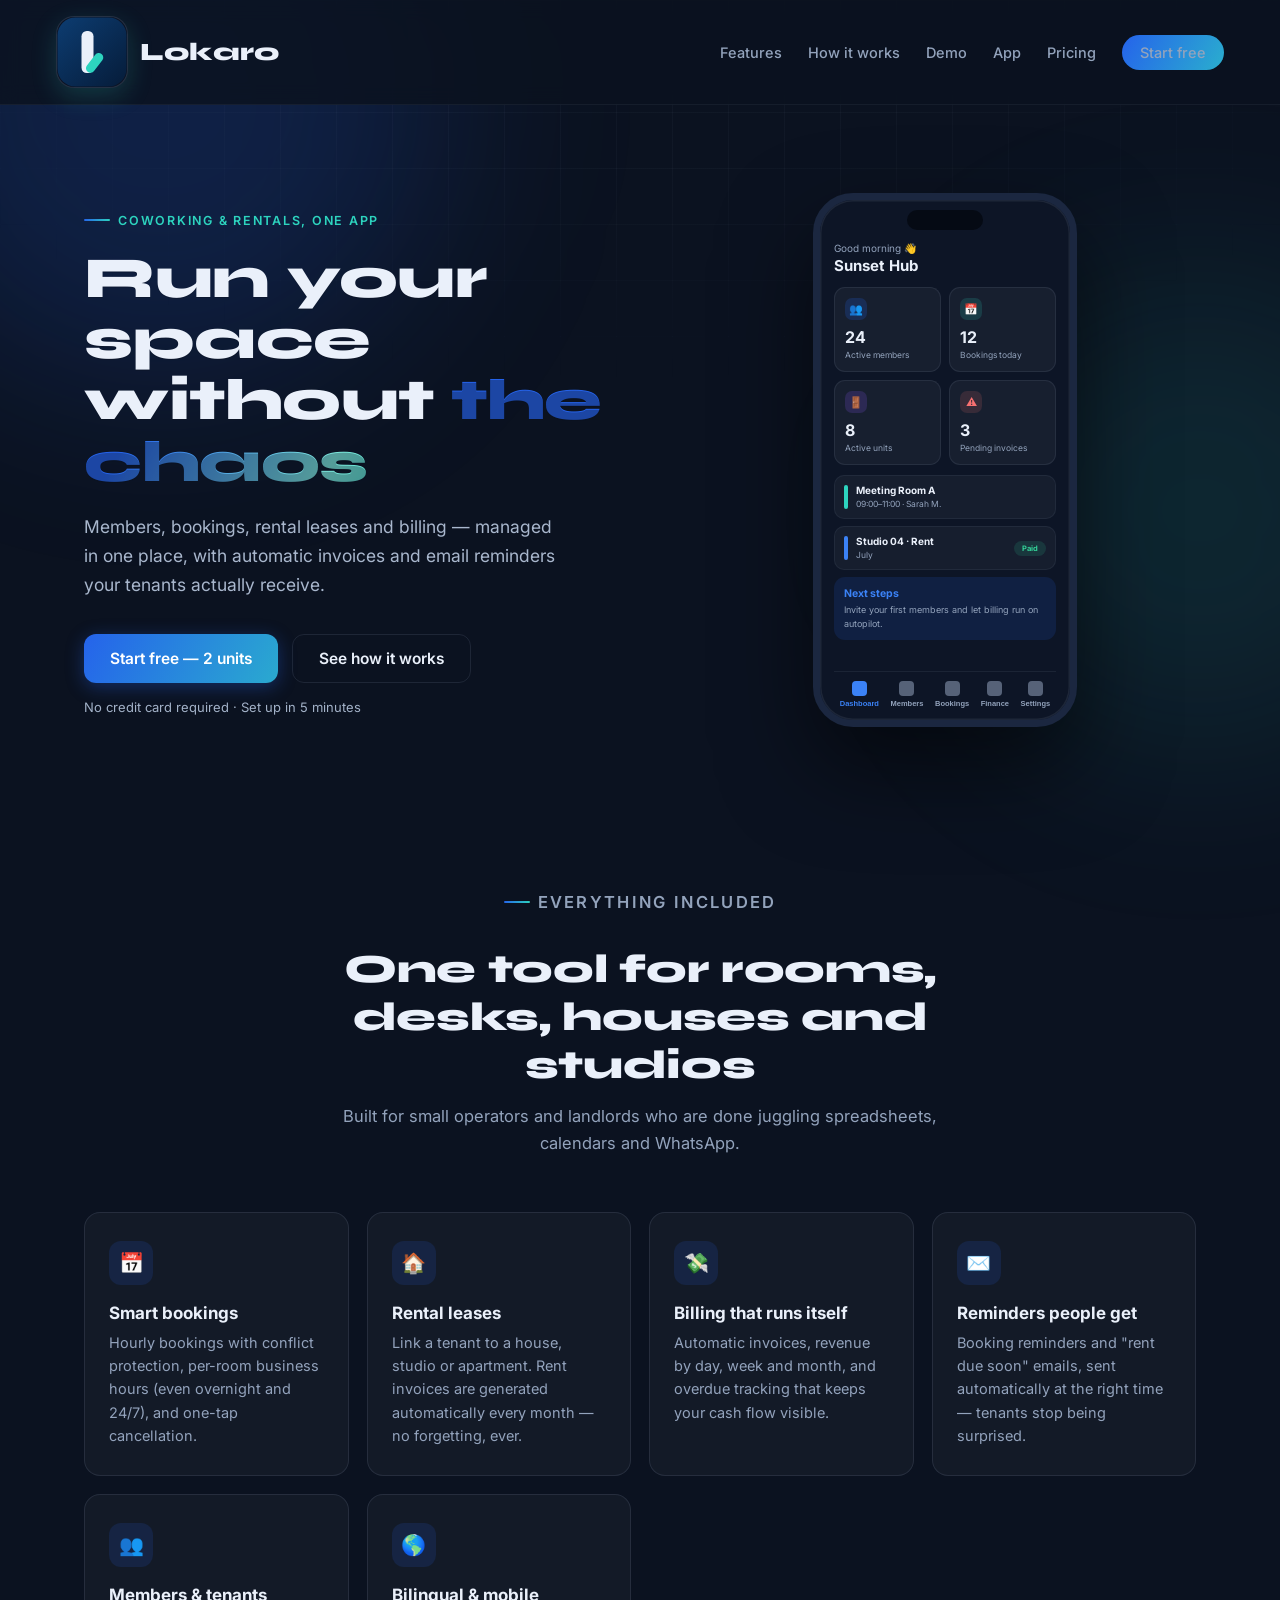
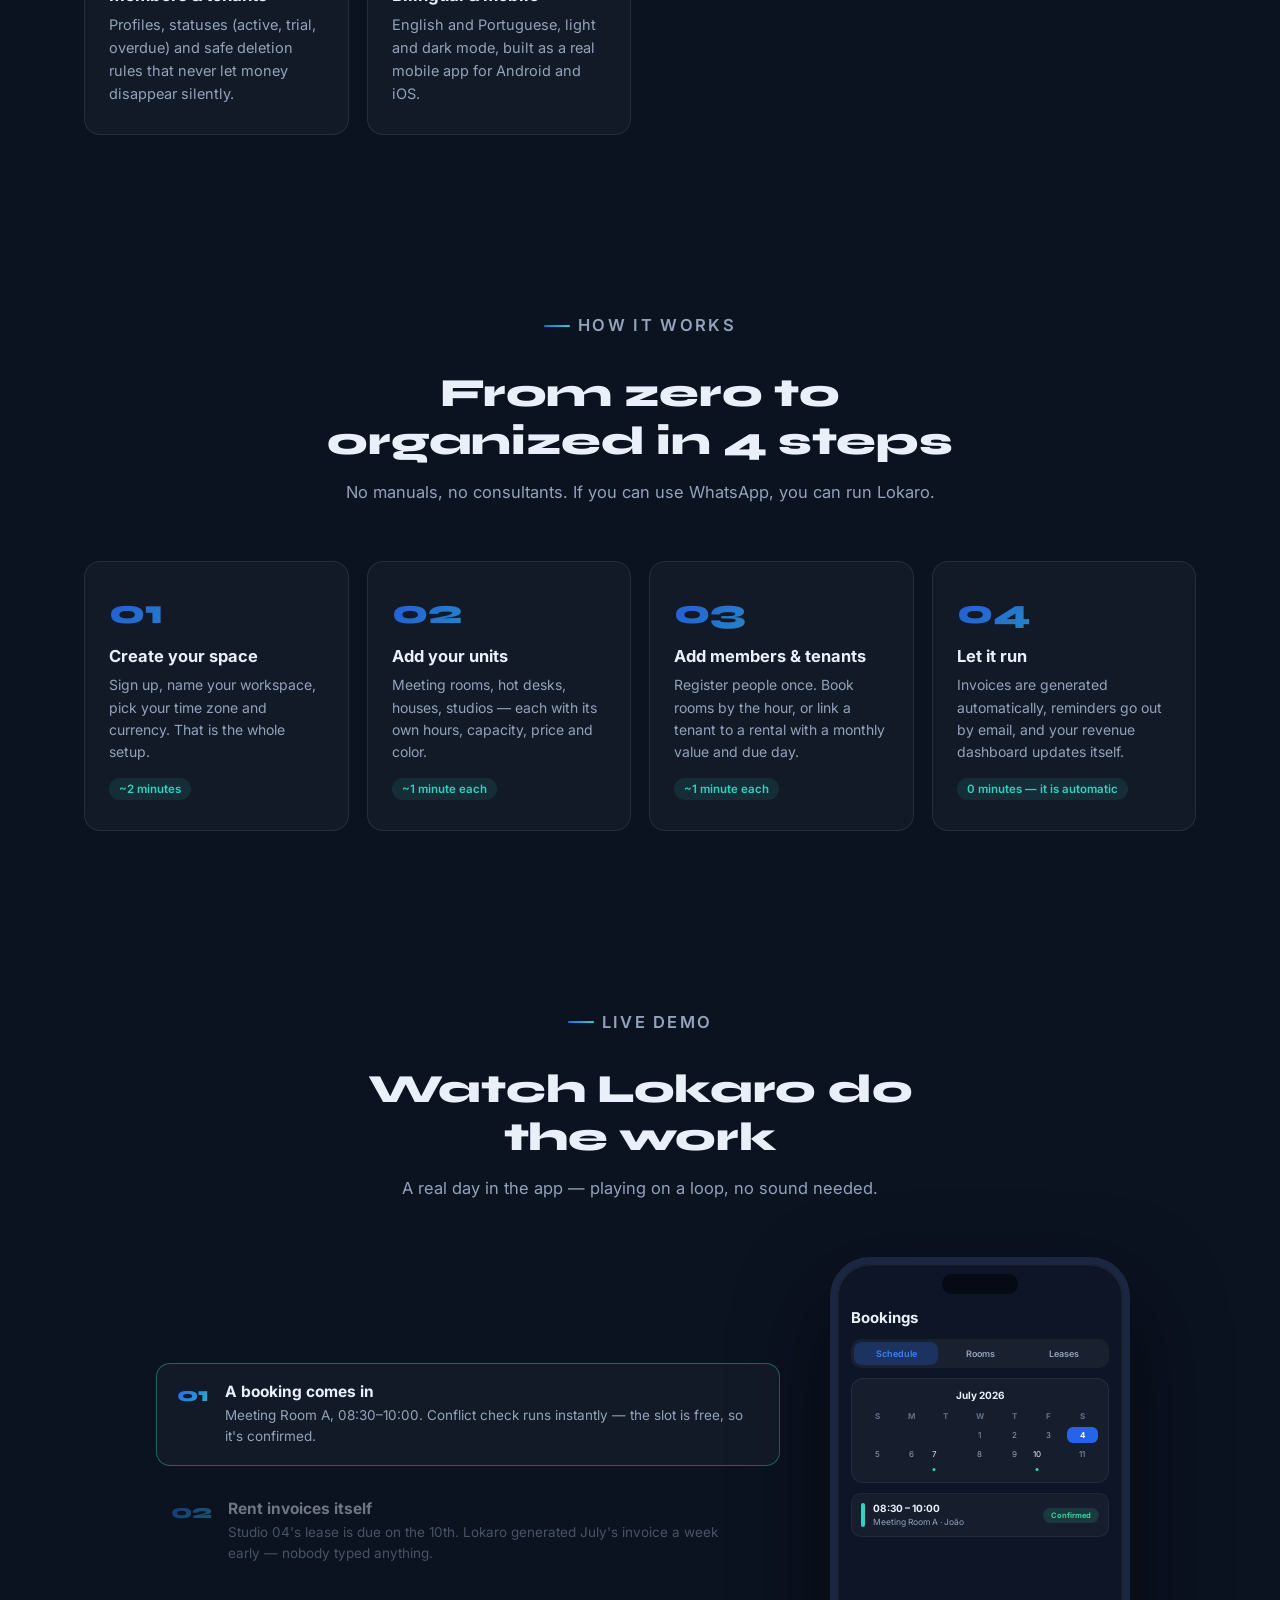
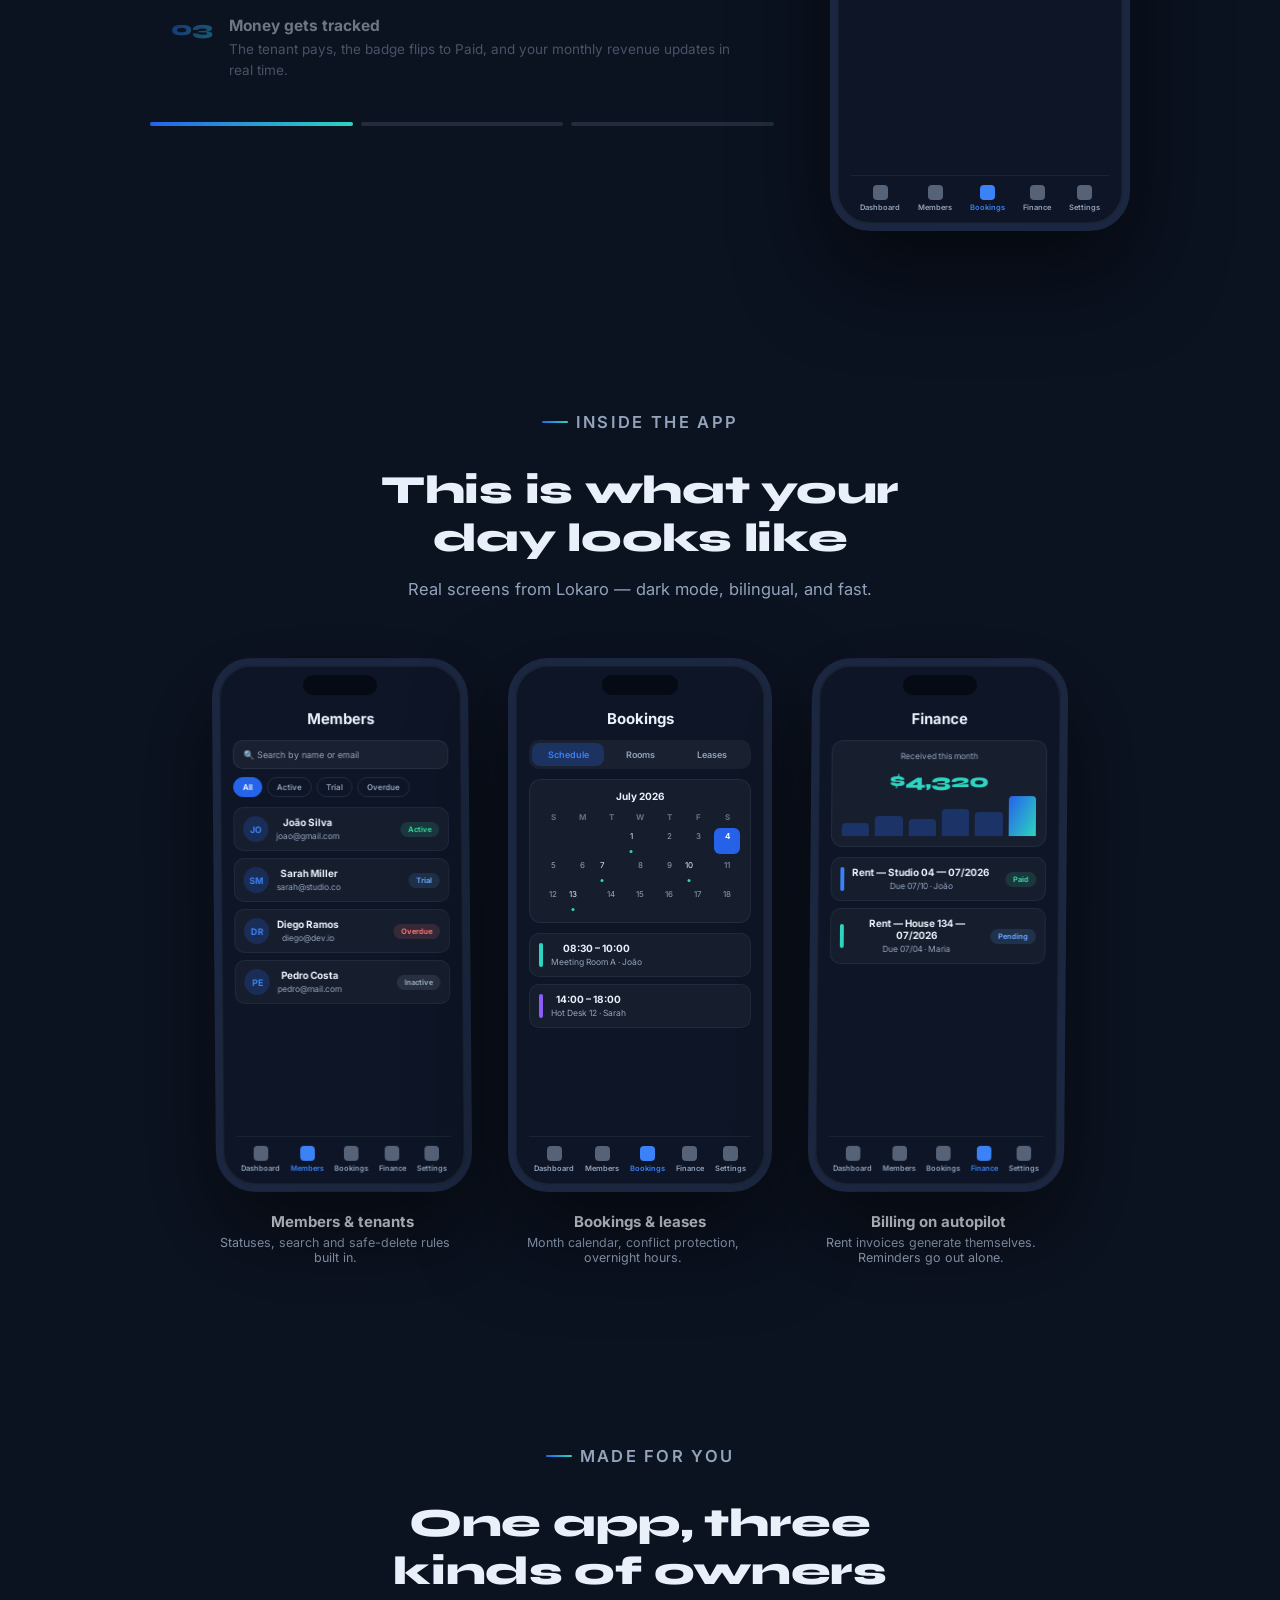
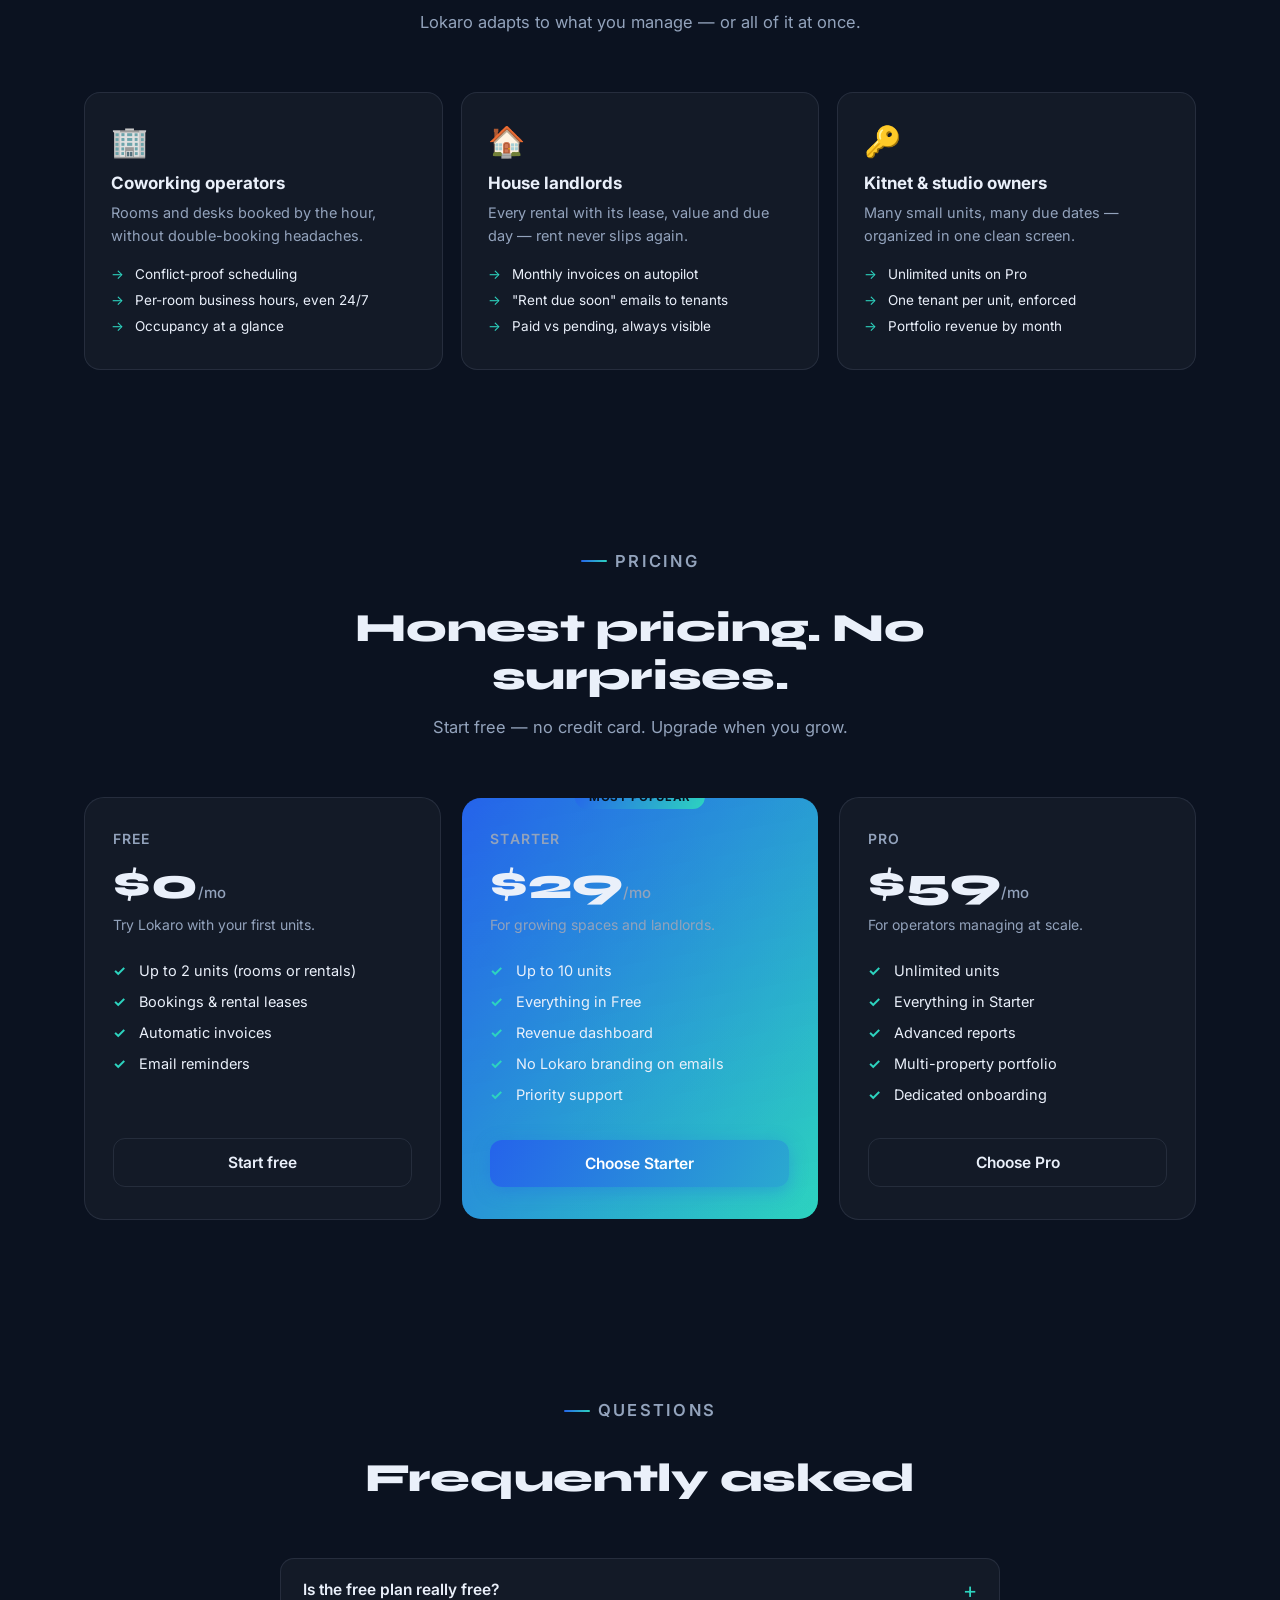
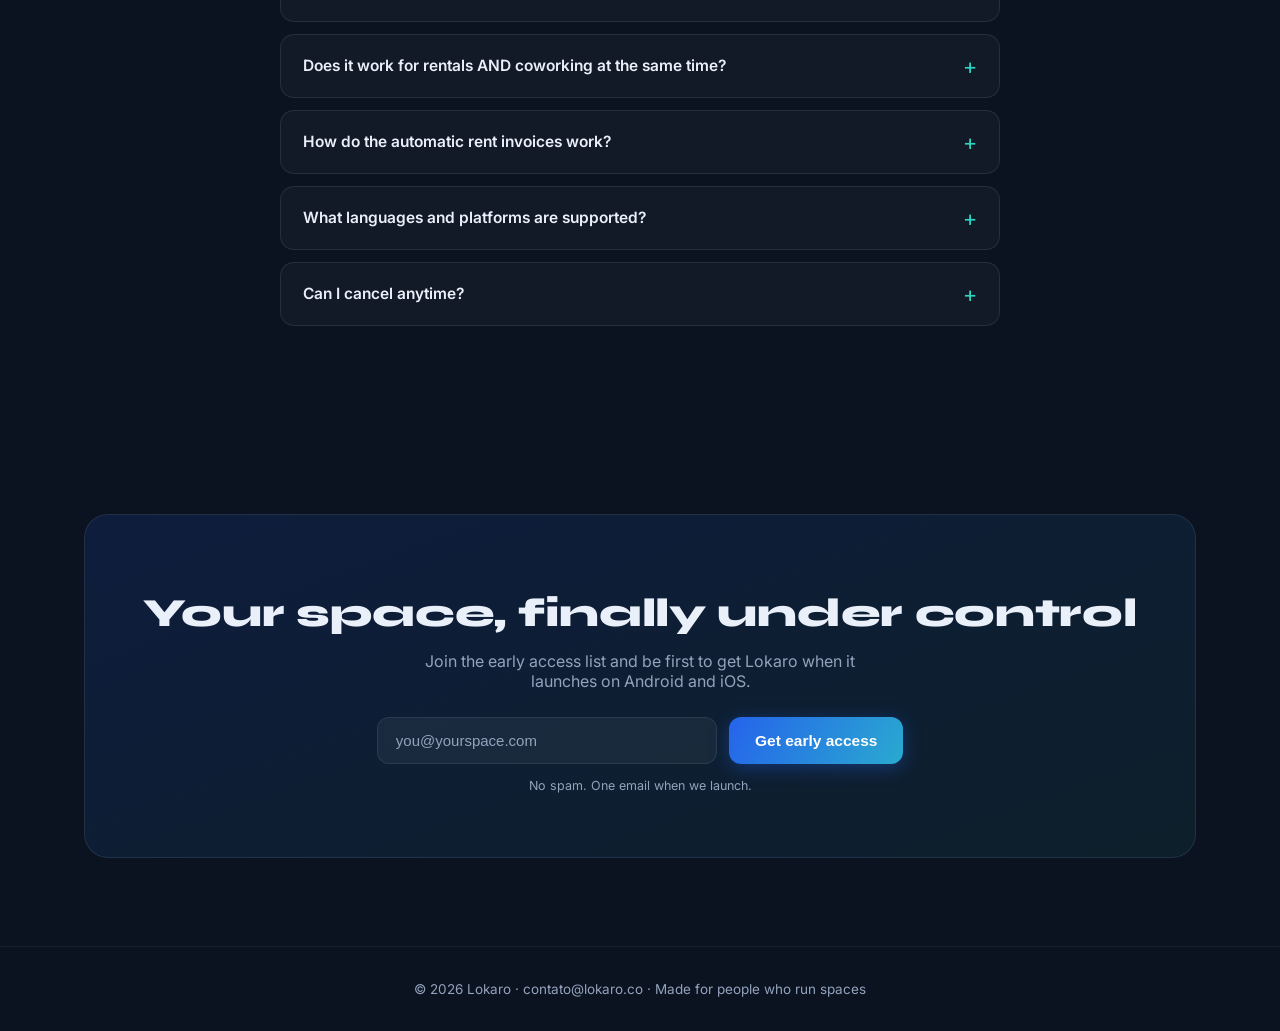
==== html/index.html @ dc4dde83 "feat: estrutura inicial da landing page Lokaro" ====
﻿<!DOCTYPE html>
<html lang="en">
<head>
<meta charset="UTF-8">
<meta name="viewport" content="width=device-width, initial-scale=1.0">
<title>Lokaro — Run your coworking space and rentals without the chaos</title>
<meta name="description" content="Lokaro manages members, bookings, rental leases and billing for coworking spaces and small landlords. Start free.">
<link rel="preconnect" href="https://fonts.googleapis.com">
<link rel="preconnect" href="https://fonts.gstatic.com" crossorigin>
<link href="https://fonts.googleapis.com/css2?family=Syne:wght@700;800&family=Inter:wght@400;500;600;700&display=swap" rel="stylesheet">
<link rel="stylesheet" href="../css/style.css">
</head>
<body>
<div class="scrollbar-top" id="scrollbar"></div>
<div class="glow g1"></div><div class="glow g2"></div><div class="grid-bg"></div>

<nav>
  <a class="brand" href="#top">
    <img class="logo" alt="Lokaro" src="../assets/images/logo.svg">
    <span>Lokaro</span>
  </a>
  <div class="nav-links">
    <a href="#features">Features</a>
    <a href="#how">How it works</a>
    <a href="#demo">Demo</a>
    <a href="#inside">App</a>
    <a href="#pricing">Pricing</a>
    <a href="#waitlist" class="nav-cta">Start free</a>
  </div>
</nav>

<header class="hero" id="top">
  <div>
    <p class="eyebrow">Coworking &amp; rentals, one app</p>
    <h1>Run your space without <span class="gword">the chaos</span></h1>
    <p class="sub">Members, bookings, rental leases and billing — managed in one place, with automatic invoices and email reminders your tenants actually receive.</p>
    <div class="cta-row">
      <a class="btn primary" href="#pricing">Start free — 2 units</a>
      <a class="btn ghost" href="#features">See how it works</a>
    </div>
    <p class="hero-note">No credit card required · Set up in 5 minutes</p>
  </div>

  <div class="mock" aria-hidden="true">
    <div class="phone phone-app" style="margin:0 auto">
      <div class="pscreen">
        <div class="pviews">
          <div class="pview on" data-view="dashboard">
            <p class="pgreet">Good morning 👋</p>
            <p class="ptitle">Sunset Hub</p>
            <div class="pkpis">
              <div class="pkpi spot"><div class="pi" style="background:rgba(37,99,235,.2);color:#60A5FA">👥</div><b>24</b><span>Active members</span></div>
              <div class="pkpi spot"><div class="pi" style="background:rgba(45,212,191,.16);color:#2DD4BF">📅</div><b>12</b><span>Bookings today</span></div>
              <div class="pkpi spot"><div class="pi" style="background:rgba(139,92,246,.18);color:#A78BFA">🚪</div><b>8</b><span>Active units</span></div>
              <div class="pkpi spot"><div class="pi" style="background:rgba(248,113,113,.14);color:#F87171">⚠️</div><b>3</b><span>Pending invoices</span></div>
            </div>
            <div class="prow"><div class="pbar" style="background:#2DD4BF"></div><div><b>Meeting Room A</b><small>09:00–11:00 · Sarah M.</small></div></div>
            <div class="prow"><div class="pbar" style="background:#3B82F6"></div><div><b>Studio 04 · Rent</b><small>July</small></div><span class="pbadge g">Paid</span></div>
            <div class="pcardinfo"><b>Next steps</b><p>Invite your first members and let billing run on autopilot.</p></div>
          </div>

          <div class="pview" data-view="members">
            <p class="ptitle">Members</p>
            <div class="psearch">🔍 Search by name or email</div>
            <div class="pchips"><span class="pchip on">All</span><span class="pchip">Active</span><span class="pchip">Trial</span><span class="pchip">Overdue</span></div>
            <div class="prow"><div class="pav">JO</div><div><b>João Silva</b><small>joao@gmail.com</small></div><span class="pbadge g">Active</span></div>
            <div class="prow"><div class="pav">SM</div><div><b>Sarah Miller</b><small>sarah@studio.co</small></div><span class="pbadge b">Trial</span></div>
            <div class="prow"><div class="pav">DR</div><div><b>Diego Ramos</b><small>diego@dev.io</small></div><span class="pbadge r">Overdue</span></div>
          </div>

          <div class="pview" data-view="bookings">
            <p class="ptitle">Bookings</p>
            <div class="pseg"><span class="on">Schedule</span><span>Rooms</span><span>Leases</span></div>
            <div class="pcal">
              <p class="pmon">July 2026</p>
              <div class="pdays">
                <span class="pd hd">S</span><span class="pd hd">M</span><span class="pd hd">T</span><span class="pd hd">W</span><span class="pd hd">T</span><span class="pd hd">F</span><span class="pd hd">S</span>
                <span class="pd"></span><span class="pd"></span><span class="pd"></span><span class="pd dot">1</span><span class="pd">2</span><span class="pd">3</span><span class="pd sel">4</span>
                <span class="pd">5</span><span class="pd">6</span><span class="pd dot">7</span><span class="pd">8</span><span class="pd">9</span><span class="pd dot">10</span><span class="pd">11</span>
              </div>
            </div>
            <div class="prow"><div class="pbar" style="background:#2DD4BF"></div><div><b>08:30 – 10:00</b><small>Meeting Room A · João</small></div></div>
            <div class="prow"><div class="pbar" style="background:#8B5CF6"></div><div><b>14:00 – 18:00</b><small>Hot Desk 12 · Sarah</small></div></div>
          </div>

          <div class="pview fin" data-view="finance">
            <p class="ptitle">Finance</p>
            <div class="prev">
              <p class="rl">Received this month</p>
              <p class="rv" style="color:#2DD4BF">$4,320</p>
              <div class="pbars"><i style="height:30%"></i><i style="height:45%"></i><i style="height:38%"></i><i style="height:62%"></i><i style="height:55%"></i><i class="hi" style="height:92%"></i></div>
            </div>
            <div class="prow"><div class="pbar" style="background:#3B82F6"></div><div><b>Rent — Studio 04 — 07/2026</b><small>Due 07/10 · João</small></div><span class="pbadge g">Paid</span></div>
            <div class="prow"><div class="pbar" style="background:#2DD4BF"></div><div><b>Rent — House 134 — 07/2026</b><small>Due 07/04 · Maria</small></div><span class="pbadge b">Pending</span></div>
          </div>

          <div class="pview" data-view="settings">
            <p class="ptitle">Settings</p>
            <div class="pkpi"><div class="pi" style="background:rgba(37,99,235,.2);color:#60A5FA">🌐</div><b>Language</b><span>English / Português</span></div>
            <div class="pkpi" style="margin-top:8px"><div class="pi" style="background:rgba(45,212,191,.16);color:#2DD4BF">🔔</div><b>Reminders</b><span>Email notifications: On</span></div>
            <div class="pkpi" style="margin-top:8px"><div class="pi" style="background:rgba(248,113,113,.14);color:#F87171">🔒</div><b>Security</b><span>2FA recommended</span></div>
            <div class="pcardinfo" style="margin-top:10px"><b>Plan</b><p>Starter · 10 units · Next billing on Jul 20</p></div>
          </div>
        </div>

        <div class="ptabs">
          <button class="ptab ptab-btn on" data-target="dashboard" type="button"><i></i>Dashboard</button>
          <button class="ptab ptab-btn" data-target="members" type="button"><i></i>Members</button>
          <button class="ptab ptab-btn" data-target="bookings" type="button"><i></i>Bookings</button>
          <button class="ptab ptab-btn" data-target="finance" type="button"><i></i>Finance</button>
          <button class="ptab ptab-btn" data-target="settings" type="button"><i></i>Settings</button>
        </div>
      </div>
    </div>
  </div>
  </header>

<section id="features">
  <div class="sec-head reveal">
    <p class="eyebrow" style="justify-content:center">Everything included</p>
    <h2>One tool for rooms, desks, houses and studios</h2>
    <p>Built for small operators and landlords who are done juggling spreadsheets, calendars and WhatsApp.</p>
  </div>
  <div class="features">
    <div class="feat reveal spot"><div class="ico">📅</div><h3>Smart bookings</h3><p>Hourly bookings with conflict protection, per-room business hours (even overnight and 24/7), and one-tap cancellation.</p></div>
    <div class="feat reveal spot"><div class="ico">🏠</div><h3>Rental leases</h3><p>Link a tenant to a house, studio or apartment. Rent invoices are generated automatically every month — no forgetting, ever.</p></div>
    <div class="feat reveal spot"><div class="ico">💸</div><h3>Billing that runs itself</h3><p>Automatic invoices, revenue by day, week and month, and overdue tracking that keeps your cash flow visible.</p></div>
    <div class="feat reveal spot"><div class="ico">✉️</div><h3>Reminders people get</h3><p>Booking reminders and "rent due soon" emails, sent automatically at the right time — tenants stop being surprised.</p></div>
    <div class="feat reveal spot"><div class="ico">👥</div><h3>Members &amp; tenants</h3><p>Profiles, statuses (active, trial, overdue) and safe deletion rules that never let money disappear silently.</p></div>
    <div class="feat reveal spot"><div class="ico">🌎</div><h3>Bilingual &amp; mobile</h3><p>English and Portuguese, light and dark mode, built as a real mobile app for Android and iOS.</p></div>
  </div>
</section>


<section id="how">
  <div class="sec-head reveal">
    <p class="eyebrow" style="justify-content:center">How it works</p>
    <h2>From zero to organized in 4 steps</h2>
    <p>No manuals, no consultants. If you can use WhatsApp, you can run Lokaro.</p>
  </div>
  <div class="steps">
    <div class="step reveal spot">
      <h3>Create your space</h3>
      <p>Sign up, name your workspace, pick your time zone and currency. That is the whole setup.</p>
      <span class="stime">~2 minutes</span>
    </div>
    <div class="step reveal spot">
      <h3>Add your units</h3>
      <p>Meeting rooms, hot desks, houses, studios — each with its own hours, capacity, price and color.</p>
      <span class="stime">~1 minute each</span>
    </div>
    <div class="step reveal spot">
      <h3>Add members &amp; tenants</h3>
      <p>Register people once. Book rooms by the hour, or link a tenant to a rental with a monthly value and due day.</p>
      <span class="stime">~1 minute each</span>
    </div>
    <div class="step reveal spot">
      <h3>Let it run</h3>
      <p>Invoices are generated automatically, reminders go out by email, and your revenue dashboard updates itself.</p>
      <span class="stime">0 minutes — it is automatic</span>
    </div>
  </div>
</section>


<section id="demo">
  <div class="sec-head reveal">
    <p class="eyebrow" style="justify-content:center">Live demo</p>
    <h2>Watch Lokaro do the work</h2>
    <p>A real day in the app — playing on a loop, no sound needed.</p>
  </div>
    <div class="demo-wrap reveal">
    <div>
      <div class="demo-steps">
        <div class="dstep spot" data-step="0">
          <span class="dn">01</span>
          <div><h3>A booking comes in</h3><p>Meeting Room A, 08:30–10:00. Conflict check runs instantly — the slot is free, so it's confirmed.</p></div>
        </div>
        <div class="dstep spot" data-step="1">
          <span class="dn">02</span>
          <div><h3>Rent invoices itself</h3><p>Studio 04's lease is due on the 10th. Lokaro generated July's invoice a week early — nobody typed anything.</p></div>
        </div>
        <div class="dstep spot" data-step="2">
          <span class="dn">03</span>
          <div><h3>Money gets tracked</h3><p>The tenant pays, the badge flips to Paid, and your monthly revenue updates in real time.</p></div>
        </div>
      </div>
      <div class="demo-progress"><i></i><i></i><i></i></div>
    </div>

    <div class="phone demo-phone">
      <div class="pscreen">

        <!-- Cena 1: reserva chegando -->
        <div class="scene" data-scene="0">
          <p class="ptitle">Bookings</p>
          <div class="pseg"><span class="on">Schedule</span><span>Rooms</span><span>Leases</span></div>
          <div class="pcal">
            <p class="pmon">July 2026</p>
            <div class="pdays">
              <span class="pd hd">S</span><span class="pd hd">M</span><span class="pd hd">T</span><span class="pd hd">W</span><span class="pd hd">T</span><span class="pd hd">F</span><span class="pd hd">S</span>
              <span class="pd"></span><span class="pd"></span><span class="pd"></span><span class="pd">1</span><span class="pd">2</span><span class="pd">3</span><span class="pd sel">4</span>
              <span class="pd">5</span><span class="pd">6</span><span class="pd dot">7</span><span class="pd">8</span><span class="pd">9</span><span class="pd dot">10</span><span class="pd">11</span>
            </div>
          </div>
          <div class="prow rowin"><div class="pbar" style="background:#2DD4BF"></div><div><b>08:30 – 10:00</b><small>Meeting Room A · João</small></div><span class="pbadge g">Confirmed</span></div>
          <span class="tap" style="bottom:118px;right:26px"></span>
          <div class="ptabs">
            <span class="ptab"><i></i>Dashboard</span>
            <span class="ptab"><i></i>Members</span>
            <span class="ptab on"><i></i>Bookings</span>
            <span class="ptab"><i></i>Finance</span>
            <span class="ptab"><i></i>Settings</span>
          </div>
        </div>

        <!-- Cena 2: fatura de aluguel nascendo -->
        <div class="scene" data-scene="1">
          <p class="ptitle">Finance</p>
          <div class="pcardinfo"><b>Automatic billing</b><p>Lease found · Studio 04 · due day 10 → generating July's invoice…</p></div>
          <div class="prow"><div class="pbar" style="background:#8B5CF6"></div><div><b>Rent — House 134 — 07/2026</b><small>Due 07/04 · Maria</small></div><span class="pbadge g">Paid</span></div>
          <div class="prow rowin"><div class="pbar" style="background:#3B82F6"></div><div><b>Rent — Studio 04 — 07/2026</b><small>Due 07/10 · João</small></div><span class="pbadge b">Pending</span></div>
          <span class="tap" style="top:190px;left:40px"></span>
          <div class="ptabs">
            <span class="ptab"><i></i>Dashboard</span>
            <span class="ptab"><i></i>Members</span>
            <span class="ptab"><i></i>Bookings</span>
            <span class="ptab on"><i></i>Finance</span>
            <span class="ptab"><i></i>Settings</span>
          </div>
        </div>

        <!-- Cena 3: pagamento e receita subindo -->
        <div class="scene" data-scene="2">
          <p class="ptitle">Finance</p>
          <div class="prev">
            <p class="rl">Received this month</p>
            <p class="rv" style="color:#2DD4BF">$<span id="rvCount">0</span></p>
            <div class="pbars">
              <i style="height:30%"></i><i style="height:45%"></i><i style="height:38%"></i>
              <i style="height:62%"></i><i style="height:55%"></i><i class="hi growbar" style="height:92%"></i>
            </div>
          </div>
          <div class="prow flipbadge"><div class="pbar" style="background:#3B82F6"></div><div><b>Rent — Studio 04 — 07/2026</b><small>Due 07/10 · João</small></div><span class="pbadge b pb-pending">Pending</span><span class="pbadge g pb-paid">Paid</span></div>
          <span class="tap" style="top:236px;right:30px"></span>
          <div class="ptabs">
            <span class="ptab"><i></i>Dashboard</span>
            <span class="ptab"><i></i>Members</span>
            <span class="ptab"><i></i>Bookings</span>
            <span class="ptab on"><i></i>Finance</span>
            <span class="ptab"><i></i>Settings</span>
          </div>
        </div>

      </div>
    </div>
  </div>
</section>

<section id="inside">
  <div class="sec-head reveal">
    <p class="eyebrow" style="justify-content:center">Inside the app</p>
    <h2>This is what your day looks like</h2>
    <p>Real screens from Lokaro — dark mode, bilingual, and fast.</p>
  </div>
  <div class="showcase reveal">

    <div class="show-item">
      <div class="phone"><div class="pscreen">
        <p class="ptitle">Members</p>
        <div class="psearch">🔍 Search by name or email</div>
        <div class="pchips"><span class="pchip on">All</span><span class="pchip">Active</span><span class="pchip">Trial</span><span class="pchip">Overdue</span></div>
        <div class="prow"><div class="pav">JO</div><div><b>João Silva</b><small>joao@gmail.com</small></div><span class="pbadge g">Active</span></div>
        <div class="prow"><div class="pav">SM</div><div><b>Sarah Miller</b><small>sarah@studio.co</small></div><span class="pbadge b">Trial</span></div>
        <div class="prow"><div class="pav">DR</div><div><b>Diego Ramos</b><small>diego@dev.io</small></div><span class="pbadge r">Overdue</span></div>
        <div class="prow"><div class="pav">PE</div><div><b>Pedro Costa</b><small>pedro@mail.com</small></div><span class="pbadge gr">Inactive</span></div>
        <div class="ptabs">
          <span class="ptab"><i></i>Dashboard</span>
          <span class="ptab on"><i></i>Members</span>
          <span class="ptab"><i></i>Bookings</span>
          <span class="ptab"><i></i>Finance</span>
          <span class="ptab"><i></i>Settings</span>
        </div>
      </div></div>
      <p class="show-cap">Members &amp; tenants<small>Statuses, search and safe-delete rules built in.</small></p>
    </div>

    <div class="show-item">
      <div class="phone"><div class="pscreen">
        <p class="ptitle">Bookings</p>
        <div class="pseg"><span class="on">Schedule</span><span>Rooms</span><span>Leases</span></div>
        <div class="pcal">
          <p class="pmon">July 2026</p>
          <div class="pdays">
            <span class="pd hd">S</span><span class="pd hd">M</span><span class="pd hd">T</span><span class="pd hd">W</span><span class="pd hd">T</span><span class="pd hd">F</span><span class="pd hd">S</span>
            <span class="pd"></span><span class="pd"></span><span class="pd"></span><span class="pd dot">1</span><span class="pd">2</span><span class="pd">3</span><span class="pd sel">4</span>
            <span class="pd">5</span><span class="pd">6</span><span class="pd dot">7</span><span class="pd">8</span><span class="pd">9</span><span class="pd dot">10</span><span class="pd">11</span>
            <span class="pd">12</span><span class="pd dot">13</span><span class="pd">14</span><span class="pd">15</span><span class="pd">16</span><span class="pd">17</span><span class="pd">18</span>
          </div>
        </div>
        <div class="prow"><div class="pbar" style="background:#2DD4BF"></div><div><b>08:30 – 10:00</b><small>Meeting Room A · João</small></div></div>
        <div class="prow"><div class="pbar" style="background:#8B5CF6"></div><div><b>14:00 – 18:00</b><small>Hot Desk 12 · Sarah</small></div></div>
        <div class="ptabs">
          <span class="ptab"><i></i>Dashboard</span>
          <span class="ptab"><i></i>Members</span>
          <span class="ptab on"><i></i>Bookings</span>
          <span class="ptab"><i></i>Finance</span>
          <span class="ptab"><i></i>Settings</span>
        </div>
      </div></div>
      <p class="show-cap">Bookings &amp; leases<small>Month calendar, conflict protection, overnight hours.</small></p>
    </div>

    <div class="show-item">
      <div class="phone"><div class="pscreen">
        <p class="ptitle">Finance</p>
        <div class="prev">
          <p class="rl">Received this month</p>
          <p class="rv" style="color:#2DD4BF">$4,320</p>
          <div class="pbars"><i style="height:30%"></i><i style="height:45%"></i><i style="height:38%"></i><i style="height:62%"></i><i style="height:55%"></i><i class="hi" style="height:92%"></i></div>
        </div>
        <div class="prow"><div class="pbar" style="background:#3B82F6"></div><div><b>Rent — Studio 04 — 07/2026</b><small>Due 07/10 · João</small></div><span class="pbadge g">Paid</span></div>
        <div class="prow"><div class="pbar" style="background:#2DD4BF"></div><div><b>Rent — House 134 — 07/2026</b><small>Due 07/04 · Maria</small></div><span class="pbadge b">Pending</span></div>
        <div class="ptabs">
          <span class="ptab"><i></i>Dashboard</span>
          <span class="ptab"><i></i>Members</span>
          <span class="ptab"><i></i>Bookings</span>
          <span class="ptab on"><i></i>Finance</span>
          <span class="ptab"><i></i>Settings</span>
        </div>
      </div></div>
      <p class="show-cap">Billing on autopilot<small>Rent invoices generate themselves. Reminders go out alone.</small></p>
    </div>

  </div>
</section>

<section id="who">
  <div class="sec-head reveal">
    <p class="eyebrow" style="justify-content:center">Made for you</p>
    <h2>One app, three kinds of owners</h2>
    <p>Lokaro adapts to what you manage — or all of it at once.</p>
  </div>
  <div class="who">
    <div class="who-card reveal spot">
      <span class="wemoji">🏢</span>
      <h3>Coworking operators</h3>
      <p>Rooms and desks booked by the hour, without double-booking headaches.</p>
      <ul>
        <li>Conflict-proof scheduling</li>
        <li>Per-room business hours, even 24/7</li>
        <li>Occupancy at a glance</li>
      </ul>
    </div>
    <div class="who-card reveal spot">
      <span class="wemoji">🏠</span>
      <h3>House landlords</h3>
      <p>Every rental with its lease, value and due day — rent never slips again.</p>
      <ul>
        <li>Monthly invoices on autopilot</li>
        <li>"Rent due soon" emails to tenants</li>
        <li>Paid vs pending, always visible</li>
      </ul>
    </div>
    <div class="who-card reveal spot">
      <span class="wemoji">🔑</span>
      <h3>Kitnet &amp; studio owners</h3>
      <p>Many small units, many due dates — organized in one clean screen.</p>
      <ul>
        <li>Unlimited units on Pro</li>
        <li>One tenant per unit, enforced</li>
        <li>Portfolio revenue by month</li>
      </ul>
    </div>
  </div>
</section>

<section id="pricing">
  <div class="sec-head reveal">
    <p class="eyebrow" style="justify-content:center">Pricing</p>
    <h2>Honest pricing. No surprises.</h2>
    <p>Start free — no credit card. Upgrade when you grow.</p>
  </div>
  <div class="pricing">
    <div class="plan reveal spot">
      <div class="pname">Free</div>
      <div class="price">$0<span>/mo</span></div>
      <p class="pdesc">Try Lokaro with your first units.</p>
      <ul>
        <li>Up to 2 units (rooms or rentals)</li>
        <li>Bookings &amp; rental leases</li>
        <li>Automatic invoices</li>
        <li>Email reminders</li>
      </ul>
      <a href="#waitlist" class="btn ghost">Start free</a>
    </div>
    <div class="plan featured reveal spot">
      <div class="pop">MOST POPULAR</div>
      <div class="pname">Starter</div>
      <div class="price">$29<span>/mo</span></div>
      <p class="pdesc">For growing spaces and landlords.</p>
      <ul>
        <li>Up to 10 units</li>
        <li>Everything in Free</li>
        <li>Revenue dashboard</li>
        <li>No Lokaro branding on emails</li>
        <li>Priority support</li>
      </ul>
      <!-- TROQUE o href pelo Payment Link do Stripe (Starter) -->
      <a href="#waitlist" class="btn primary">Choose Starter</a>
    </div>
    <div class="plan reveal spot">
      <div class="pname">Pro</div>
      <div class="price">$59<span>/mo</span></div>
      <p class="pdesc">For operators managing at scale.</p>
      <ul>
        <li>Unlimited units</li>
        <li>Everything in Starter</li>
        <li>Advanced reports</li>
        <li>Multi-property portfolio</li>
        <li>Dedicated onboarding</li>
      </ul>
      <!-- TROQUE o href pelo Payment Link do Stripe (Pro) -->
      <a href="#waitlist" class="btn ghost">Choose Pro</a>
    </div>
  </div>
</section>


<section id="faq">
  <div class="sec-head reveal">
    <p class="eyebrow" style="justify-content:center">Questions</p>
    <h2>Frequently asked</h2>
  </div>
  <div class="faq reveal">
    <details>
      <summary>Is the free plan really free?</summary>
      <p class="fa">Yes. Up to 2 units, forever, with bookings, leases, automatic invoices and email reminders included. No credit card, no trial countdown.</p>
    </details>
    <details>
      <summary>Does it work for rentals AND coworking at the same time?</summary>
      <p class="fa">Yes — that is the whole point. A unit can be a meeting room booked by the hour or a house with a monthly lease. Both live in the same dashboard and the same billing.</p>
    </details>
    <details>
      <summary>How do the automatic rent invoices work?</summary>
      <p class="fa">When you create a lease, you set the monthly value and the due day. Lokaro generates the invoice 7 days before it is due, every month, and emails the tenant a reminder 3 days before. You just watch them get paid.</p>
    </details>
    <details>
      <summary>What languages and platforms are supported?</summary>
      <p class="fa">English and Portuguese, light and dark mode. Lokaro launches as a mobile app for Android and iOS, with the web version available for desktops.</p>
    </details>
    <details>
      <summary>Can I cancel anytime?</summary>
      <p class="fa">Yes. Downgrade or cancel whenever you want — your data stays and your account simply returns to the Free plan limits.</p>
    </details>
  </div>
</section>

<section id="waitlist">
  <div class="cta-final reveal">
    <h2>Your space, finally under control</h2>
    <p style="color:var(--mut);max-width:460px;margin:10px auto 0">Join the early access list and be first to get Lokaro when it launches on Android and iOS.</p>
    <form class="wl-form" onsubmit="event.preventDefault();this.innerHTML='<p style=\'color:var(--teal);font-weight:600\'>You are on the list! 🎉</p>'">
      <input type="email" required placeholder="you@yourspace.com">
      <button class="btn primary" type="submit">Get early access</button>
    </form>
    <p class="form-note">No spam. One email when we launch.</p>
  </div>
</section>

<footer>
  <p>© 2026 Lokaro · <a href="mailto:contato@lokaro.co">contato@lokaro.co</a> · Made for people who run spaces</p>
</footer>

<script src="../js/main.js"></script>
</body>
</html>
---- css/style.css ----
﻿:root{
  --bg:#0B1220;
  --bg-soft:#0F192C;
  --card:rgba(255,255,255,.035);
  --card-border:rgba(147,163,188,.14);
  --ink:#EAF0FA;
  --mut:#93A3BC;
  --blue:#2563EB;
  --blue-soft:#3B82F6;
  --teal:#2DD4BF;
  --grad:linear-gradient(120deg,#2563EB 0%,#2DD4BF 100%);
  --radius:16px;
  --ease:cubic-bezier(.22,.9,.32,1);
  --ambient-blur:96px;
  --glass-blur:10px;
}
*{margin:0;padding:0;box-sizing:border-box}
html{scroll-behavior:smooth}
body{
  font-family:'Inter',sans-serif;background:var(--bg);color:var(--ink);
  -webkit-font-smoothing:antialiased;
  -moz-osx-font-smoothing:grayscale;
  text-rendering:optimizeLegibility;
  overflow-x:hidden;
}
::selection{background:rgba(45,212,191,.3)}

/* ---------- Ambient background ---------- */
.glow{position:fixed;border-radius:50%;filter:blur(var(--ambient-blur));pointer-events:none;z-index:0}
.glow.g1{width:560px;height:560px;top:-180px;left:-120px;background:rgba(37,99,235,.18)}
.glow.g2{width:480px;height:480px;top:30%;right:-160px;background:rgba(45,212,191,.1)}
.grid-bg{
  position:fixed;inset:0;z-index:0;pointer-events:none;
  background-image:linear-gradient(rgba(147,163,188,.05) 1px,transparent 1px),
                   linear-gradient(90deg,rgba(147,163,188,.05) 1px,transparent 1px);
  background-size:56px 56px;
  opacity:.9;
  mask-image:radial-gradient(ellipse 90% 60% at 50% 0%,#000 30%,transparent 75%);
}
main,header,section,footer{position:relative;z-index:1}

/* ---------- Nav ---------- */
nav{
  position:sticky;top:0;z-index:50;
  display:flex;align-items:center;justify-content:space-between;
  padding:16px clamp(20px,5vw,56px);
  background:rgba(11,18,32,.84);backdrop-filter:blur(var(--glass-blur));
  border-bottom:1px solid rgba(147,163,188,.08);
}
.brand{display:flex;align-items:center;gap:12px;text-decoration:none}
.brand span{font-family:'Syne',sans-serif;font-weight:800;font-size:25px;color:var(--ink);letter-spacing:.2px}
.logo{
  width:72px;height:72px;border-radius:18px;flex-shrink:0;
  object-fit:cover;display:block;
  box-shadow:0 8px 26px rgba(45,212,191,.2),inset 0 0 0 1px rgba(147,163,188,.2);
  transition:transform .45s var(--ease),box-shadow .45s var(--ease);
}
.brand:hover .logo{transform:rotate(-6deg) scale(1.06);box-shadow:0 10px 34px rgba(45,212,191,.35),inset 0 0 0 1px rgba(147,163,188,.24)}
.nav-links{display:flex;gap:26px;align-items:center}
.nav-links a{
  color:var(--mut);text-decoration:none;font-size:14.5px;font-weight:500;
  position:relative;transition:color .25s var(--ease);
}
.nav-links a::after{
  content:"";position:absolute;left:0;bottom:-5px;height:2px;width:100%;
  background:var(--grad);border-radius:2px;transform:scaleX(0);transform-origin:left;
  transition:transform .3s var(--ease);
}
.nav-links a:hover{color:var(--ink)}
.nav-links a:hover::after{transform:scaleX(1)}
.nav-cta{
  padding:9px 18px;border-radius:999px;font-size:14px;font-weight:600;
  color:#fff;background:var(--grad);background-size:150% 150%;text-decoration:none;
  transition:background-position .4s var(--ease),transform .25s var(--ease),box-shadow .3s var(--ease);
}
.nav-cta:hover{background-position:100% 0;transform:translateY(-2px);box-shadow:0 8px 28px rgba(37,99,235,.45)}

/* ---------- Hero ---------- */
.hero{
  max-width:1160px;margin:0 auto;padding:88px 24px 72px;
  display:grid;grid-template-columns:1.05fr .95fr;gap:56px;align-items:center;
}
.eyebrow{
  display:inline-flex;align-items:center;gap:8px;
  font-size:12.5px;font-weight:600;letter-spacing:.14em;text-transform:uppercase;
  color:var(--teal);margin-bottom:20px;
}
.eyebrow::before{content:"";width:26px;height:2px;background:var(--grad);border-radius:2px}
h1{
  font-family:'Syne',sans-serif;font-weight:800;
  font-size:clamp(34px,5vw,58px);line-height:1.06;letter-spacing:-.5px;margin-bottom:20px;
  text-shadow:0 1px 0 rgba(11,18,32,.35);
}
h1 .gword{
  background:var(--grad);-webkit-background-clip:text;background-clip:text;color:transparent;
}
.hero p.sub{font-size:17.5px;line-height:1.65;color:#A9B7CD;max-width:480px;margin-bottom:34px}
.cta-row{display:flex;gap:14px;flex-wrap:wrap}
.btn{
  display:inline-flex;align-items:center;gap:8px;
  padding:14px 26px;border-radius:12px;font-size:15.5px;font-weight:600;
  text-decoration:none;transition:all .28s var(--ease);cursor:pointer;border:0;
}
.btn.primary{
  color:#fff;background:var(--grad);background-size:160% 160%;
  box-shadow:0 4px 18px rgba(37,99,235,.35);
}
.btn.primary:hover{
  background-position:100% 0;transform:translateY(-3px);
  box-shadow:0 12px 34px rgba(45,212,191,.4);
}
.btn.ghost{
  color:var(--ink);background:transparent;border:1.5px solid var(--card-border);
}
.btn.ghost:hover{border-color:var(--teal);color:var(--teal);transform:translateY(-3px);background:rgba(45,212,191,.06)}
.hero-note{margin-top:16px;font-size:13px;color:#A3B2C8}

/* Mock do produto */
.mock{position:relative;animation:float 7s ease-in-out infinite}
@keyframes float{0%,100%{transform:translateY(0)}50%{transform:translateY(-12px)}}
.mock-card{
  background:linear-gradient(160deg,rgba(255,255,255,.06),rgba(255,255,255,.02));
  border:1px solid var(--card-border);border-radius:20px;padding:22px;
  backdrop-filter:blur(8px);box-shadow:0 30px 70px rgba(0,0,0,.45);
  transition:transform .5s var(--ease),border-color .4s var(--ease);
}
.mock:hover .mock-card{transform:perspective(900px) rotateY(-4deg) rotateX(2deg);border-color:rgba(45,212,191,.4)}
.mock-title{font-size:13px;color:var(--mut);margin-bottom:14px;display:flex;justify-content:space-between}
.mock-title b{color:var(--ink);font-weight:600}
.kpis{display:grid;grid-template-columns:1fr 1fr;gap:12px;margin-bottom:16px}
.kpi{background:rgba(255,255,255,.04);border:1px solid rgba(147,163,188,.1);border-radius:12px;padding:14px;transition:border-color .3s var(--ease),transform .3s var(--ease)}
.kpi:hover{border-color:var(--teal);transform:translateY(-2px)}
.kpi b{font-size:22px;display:block;font-weight:700}
.kpi span{font-size:11.5px;color:var(--mut)}
.kpi.t b{color:var(--teal)} .kpi.b b{color:var(--blue-soft)}
.mrow{
  display:flex;align-items:center;gap:12px;padding:11px 12px;border-radius:12px;
  background:rgba(255,255,255,.03);border:1px solid rgba(147,163,188,.08);margin-bottom:8px;
  transition:background .3s var(--ease),transform .3s var(--ease);
}
.mrow:hover{background:rgba(45,212,191,.07);transform:translateX(4px)}
.dot{width:8px;height:26px;border-radius:6px}
.mrow small{color:var(--mut);font-size:12px;margin-left:auto}
.mrow p{font-size:13.5px;font-weight:500}
.badge-paid{margin-left:auto;font-size:11px;color:var(--teal);background:rgba(45,212,191,.12);padding:4px 10px;border-radius:999px;font-weight:600}

/* ---------- Sections ---------- */
section{max-width:1160px;margin:0 auto;padding:88px 24px}
.sec-head{text-align:center;max-width:640px;margin:0 auto 56px}
h2{font-family:'Syne',sans-serif;font-weight:800;font-size:clamp(26px,3.6vw,40px);letter-spacing:-.3px;margin:10px 0 14px}
.sec-head p{color:var(--mut);font-size:16.5px;line-height:1.6}

/* Features */
.features{display:grid;grid-template-columns:repeat(auto-fit,minmax(260px,1fr));gap:18px}
.feat{
  background:var(--card);border:1px solid var(--card-border);border-radius:var(--radius);
  padding:28px 24px;position:relative;overflow:hidden;
  transition:transform .35s var(--ease),border-color .35s var(--ease),background .35s var(--ease);
}
.feat::before{
  content:"";position:absolute;inset:0;border-radius:inherit;padding:1px;
  background:var(--grad);opacity:0;transition:opacity .35s var(--ease);
  -webkit-mask:linear-gradient(#000 0 0) content-box,linear-gradient(#000 0 0);
  -webkit-mask-composite:xor;mask-composite:exclude;pointer-events:none;
}
.feat:hover{transform:translateY(-6px);background:rgba(255,255,255,.055)}
.feat:hover::before{opacity:1}
.feat .ico{
  width:44px;height:44px;border-radius:12px;display:grid;place-items:center;margin-bottom:18px;
  background:rgba(37,99,235,.14);color:var(--blue-soft);font-size:20px;
  transition:background .35s var(--ease),color .35s var(--ease),transform .35s var(--ease);
}
.feat:hover .ico{background:rgba(45,212,191,.16);color:var(--teal);transform:scale(1.08) rotate(-4deg)}
.feat h3{font-size:17px;font-weight:700;margin-bottom:8px;transition:color .3s var(--ease)}
.feat:hover h3{color:var(--teal)}
.feat p{font-size:14.5px;line-height:1.6;color:var(--mut)}

/* Pricing */
.pricing{display:grid;grid-template-columns:repeat(auto-fit,minmax(260px,1fr));gap:20px;align-items:stretch}
.plan{
  background:var(--card);border:1px solid var(--card-border);border-radius:20px;padding:32px 28px;
  display:flex;flex-direction:column;position:relative;
  transition:transform .35s var(--ease),border-color .35s var(--ease),box-shadow .35s var(--ease);
}
.plan:hover{transform:translateY(-8px);border-color:rgba(59,130,246,.5);box-shadow:0 24px 50px rgba(0,0,0,.4)}
.plan.featured{
  background:linear-gradient(170deg,rgba(37,99,235,.16),rgba(45,212,191,.08));
  border:1.5px solid transparent;
  background-clip:padding-box;
}
.plan.featured::before{
  content:"";position:absolute;inset:-1.5px;border-radius:21px;z-index:-1;background:var(--grad);
}
.plan.featured:hover{box-shadow:0 26px 60px rgba(37,99,235,.35)}
.pop{
  position:absolute;top:-13px;left:50%;transform:translateX(-50%);
  font-size:11.5px;font-weight:700;letter-spacing:.06em;color:#06131f;
  background:var(--grad);padding:5px 14px;border-radius:999px;
}
.plan .pname{font-size:14px;font-weight:600;letter-spacing:.08em;text-transform:uppercase;color:var(--mut);margin-bottom:10px}
.plan .price{font-family:'Syne',sans-serif;font-size:44px;font-weight:800;margin-bottom:6px}
.plan .price span{font-size:15px;font-weight:500;color:var(--mut);font-family:'Inter',sans-serif}
.plan .pdesc{font-size:14px;color:var(--mut);margin-bottom:22px}
.plan ul{list-style:none;margin-bottom:28px;flex:1}
.plan li{
  font-size:14.5px;color:var(--ink);padding:7px 0 7px 26px;position:relative;
}
.plan li::before{
  content:"✓";position:absolute;left:0;color:var(--teal);font-weight:700;
}
.plan .btn{justify-content:center;width:100%}
.plan .btn.ghost:hover{border-color:var(--blue-soft);color:var(--blue-soft)}

/* Waitlist / CTA final */
.cta-final{
  text-align:center;background:linear-gradient(160deg,rgba(37,99,235,.14),rgba(45,212,191,.07));
  border:1px solid var(--card-border);border-radius:24px;padding:64px 28px;
}
.wl-form{display:flex;gap:12px;justify-content:center;flex-wrap:wrap;margin-top:26px}
.wl-form input{
  width:min(340px,80vw);padding:14px 18px;border-radius:12px;font-size:15px;color:var(--ink);
  background:rgba(255,255,255,.05);border:1.5px solid var(--card-border);outline:none;
  transition:border-color .3s var(--ease),box-shadow .3s var(--ease);
}
.wl-form input::placeholder{color:var(--mut)}
.wl-form input:focus{border-color:var(--teal);box-shadow:0 0 0 4px rgba(45,212,191,.14)}
.form-note{margin-top:14px;font-size:12.5px;color:var(--mut)}

/* Footer */
footer{
  border-top:1px solid rgba(147,163,188,.08);
  padding:34px 24px;text-align:center;color:var(--mut);font-size:13.5px;
}
footer a{color:var(--mut);text-decoration:none;transition:color .25s var(--ease)}
footer a:hover{color:var(--teal)}


/* How it works */
.steps{display:grid;grid-template-columns:repeat(auto-fit,minmax(230px,1fr));gap:18px;counter-reset:step}
.step{
  background:var(--card);border:1px solid var(--card-border);border-radius:var(--radius);
  padding:30px 24px;position:relative;counter-increment:step;
  transition:transform .35s var(--ease),border-color .35s var(--ease),background .35s var(--ease);
}
.step::before{
  content:counter(step,decimal-leading-zero);
  font-family:'Syne',sans-serif;font-weight:800;font-size:34px;
  background:var(--grad);-webkit-background-clip:text;background-clip:text;color:transparent;
  display:block;margin-bottom:14px;opacity:.9;transition:transform .35s var(--ease);
}
.step:hover{transform:translateY(-6px);border-color:rgba(45,212,191,.45);background:rgba(255,255,255,.055)}
.step:hover::before{transform:scale(1.12)}
.step h3{font-size:16.5px;font-weight:700;margin-bottom:8px}
.step p{font-size:14px;line-height:1.6;color:var(--mut)}
.step .stime{display:inline-block;margin-top:14px;font-size:11.5px;font-weight:600;color:var(--teal);background:rgba(45,212,191,.1);padding:4px 10px;border-radius:999px}

/* Who it's for */
.who{display:grid;grid-template-columns:repeat(auto-fit,minmax(260px,1fr));gap:18px}
.who-card{
  border-radius:var(--radius);padding:30px 26px;border:1px solid var(--card-border);
  background:var(--card);transition:transform .35s var(--ease),box-shadow .35s var(--ease),border-color .35s var(--ease);
}
.who-card:hover{transform:translateY(-6px) scale(1.01);border-color:rgba(59,130,246,.5);box-shadow:0 20px 46px rgba(0,0,0,.4)}
.who-card .wemoji{font-size:30px;margin-bottom:14px;display:block;transition:transform .35s var(--ease)}
.who-card:hover .wemoji{transform:scale(1.15) rotate(-6deg)}
.who-card h3{font-size:17px;font-weight:700;margin-bottom:8px}
.who-card p{font-size:14.5px;line-height:1.6;color:var(--mut)}
.who-card ul{list-style:none;margin-top:14px}
.who-card li{font-size:13.5px;color:var(--ink);padding:5px 0 5px 24px;position:relative}
.who-card li::before{content:"→";position:absolute;left:0;color:var(--teal);transition:transform .25s var(--ease)}
.who-card:hover li::before{transform:translateX(3px)}

/* FAQ */
.faq{max-width:720px;margin:0 auto}
.faq details{
  border:1px solid var(--card-border);border-radius:14px;background:var(--card);
  margin-bottom:12px;overflow:hidden;transition:border-color .3s var(--ease),background .3s var(--ease);
}
.faq details:hover{border-color:rgba(45,212,191,.4)}
.faq details[open]{background:rgba(255,255,255,.05);border-color:rgba(45,212,191,.5)}
.faq summary{
  cursor:pointer;list-style:none;padding:18px 22px;font-weight:600;font-size:15.5px;
  display:flex;justify-content:space-between;align-items:center;gap:16px;
  transition:color .25s var(--ease);
}
.faq summary::-webkit-details-marker{display:none}
.faq summary::after{
  content:"+";font-size:22px;color:var(--teal);font-weight:400;
  transition:transform .3s var(--ease);flex-shrink:0;
}
.faq details[open] summary::after{transform:rotate(45deg)}
.faq summary:hover{color:var(--teal)}
.faq .fa{padding:0 22px 20px;font-size:14.5px;line-height:1.65;color:var(--mut)}


/* ---------- Phone mockups ---------- */
.phone{
  width:264px;border-radius:40px;background:#0D1526;
  border:7px solid #1B2740;box-shadow:0 40px 90px rgba(0,0,0,.55),inset 0 0 0 1.5px rgba(147,163,188,.12);
  overflow:hidden;position:relative;flex-shrink:0;
}
.phone::before{ /* dynamic island */
  content:"";position:absolute;top:10px;left:50%;transform:translateX(-50%);
  width:76px;height:20px;border-radius:12px;background:#050A14;z-index:5;
}
.pscreen{padding:42px 14px 12px;min-height:520px;display:flex;flex-direction:column;font-size:11px}
.pgreet{color:var(--mut);font-size:10px}
.ptitle{font-weight:700;font-size:15px;margin:2px 0 12px}
.pkpis{display:grid;grid-template-columns:1fr 1fr;gap:8px;margin-bottom:10px}
.pkpi{background:rgba(255,255,255,.045);border:1px solid rgba(147,163,188,.12);border-radius:11px;padding:10px}
.pkpi .pi{width:22px;height:22px;border-radius:7px;display:grid;place-items:center;font-size:11px;margin-bottom:7px}
.pkpi b{font-size:16px;display:block}
.pkpi span{font-size:8.5px;color:var(--mut)}
.pcardinfo{background:rgba(37,99,235,.14);border-radius:11px;padding:10px;margin-bottom:8px}
.pcardinfo b{color:var(--blue-soft);font-size:10.5px;display:block;margin-bottom:3px}
.pcardinfo p{color:var(--mut);font-size:9px;line-height:1.5}
.ptabs{
  margin-top:auto;display:flex;justify-content:space-around;
  border-top:1px solid rgba(147,163,188,.1);padding-top:9px;
}
.ptab{display:flex;flex-direction:column;align-items:center;gap:3px;color:var(--mut);font-size:7.5px;font-weight:600}
.ptab i{width:15px;height:15px;border-radius:4px;background:currentColor;opacity:.55;font-style:normal}
.ptab.on{color:var(--blue-soft)} .ptab.on i{opacity:1}
.ptab-btn{appearance:none;border:0;background:transparent;padding:0;cursor:pointer}
.phone-app .pviews{flex:1;display:flex;flex-direction:column}
.phone-app .pview{display:none;animation:fadePhone .2s var(--ease)}
.phone-app .pview.on{display:block}
.phone-app .pview.fin{display:none}
.phone-app .pview.fin.on{display:block}
@keyframes fadePhone{from{opacity:.2;transform:translateY(4px)}to{opacity:1;transform:none}}
.pseg{display:flex;background:rgba(255,255,255,.05);border-radius:10px;padding:3px;margin-bottom:10px}
.pseg span{flex:1;text-align:center;padding:6px 0;border-radius:8px;font-size:9px;font-weight:600;color:var(--mut)}
.pseg span.on{background:rgba(37,99,235,.25);color:var(--blue-soft)}
.pcal{background:rgba(255,255,255,.04);border:1px solid rgba(147,163,188,.1);border-radius:12px;padding:10px;margin-bottom:10px}
.pcal .pmon{text-align:center;font-weight:700;font-size:10px;margin-bottom:7px}
.pcal .pdays{display:grid;grid-template-columns:repeat(7,1fr);gap:3px;text-align:center}
.pcal .pd{font-size:8px;color:var(--mut);padding:3px 0;border-radius:6px}
.pcal .pd.hd{font-weight:700;opacity:.6}
.pcal .pd.sel{background:var(--blue);color:#fff;font-weight:700}
.pcal .pd.dot{color:var(--ink);position:relative}
.pcal .pd.dot::after{content:"";position:absolute;bottom:1px;left:50%;transform:translateX(-50%);width:3px;height:3px;border-radius:50%;background:var(--teal)}
.prow{display:flex;align-items:center;gap:8px;background:rgba(255,255,255,.04);border:1px solid rgba(147,163,188,.09);border-radius:10px;padding:8px 9px;margin-bottom:7px}
.prow .pbar{width:4px;height:24px;border-radius:4px}
.prow b{font-size:10px;display:block}
.prow small{color:var(--mut);font-size:8.5px}
.pbadge{margin-left:auto;font-size:7.5px;font-weight:700;padding:3px 8px;border-radius:999px}
.pbadge.g{color:#34D399;background:rgba(52,211,153,.14)}
.pbadge.b{color:#60A5FA;background:rgba(96,165,250,.14)}
.pbadge.r{color:#F87171;background:rgba(248,113,113,.14)}
.pbadge.gr{color:#94A3B8;background:rgba(148,163,184,.14)}
.pav{width:26px;height:26px;border-radius:50%;background:rgba(37,99,235,.22);display:grid;place-items:center;color:var(--blue-soft);font-weight:700;font-size:9px}
.psearch{display:flex;align-items:center;gap:6px;background:rgba(255,255,255,.05);border:1px solid rgba(147,163,188,.12);border-radius:10px;padding:8px 10px;color:var(--mut);font-size:9px;margin-bottom:8px}
.pchips{display:flex;gap:5px;margin-bottom:10px;flex-wrap:wrap}
.pchip{font-size:8px;font-weight:600;padding:4px 9px;border-radius:999px;border:1px solid rgba(147,163,188,.16);color:var(--mut)}
.pchip.on{background:var(--blue);border-color:var(--blue);color:#fff}
.prev{background:rgba(255,255,255,.045);border:1px solid rgba(147,163,188,.1);border-radius:12px;padding:10px;margin-bottom:10px}
.prev .rv{font-size:19px;font-weight:800;font-family:'Syne',sans-serif}
.prev .rl{font-size:8.5px;color:var(--mut);margin-bottom:8px}
.pbars{display:flex;align-items:flex-end;gap:6px;height:44px}
.pbars i{flex:1;border-radius:4px 4px 0 0;background:rgba(37,99,235,.3);font-style:normal}
.pbars i.hi{background:var(--grad)}

/* ---------- Showcase (Inside the app) ---------- */
.showcase{
  display:flex;justify-content:center;align-items:flex-start;gap:34px;
  perspective:1400px;flex-wrap:wrap;
}
.show-item{text-align:center}
.show-item .phone{transition:transform .55s var(--ease),box-shadow .55s var(--ease)}
.show-item:nth-child(1) .phone{transform:rotateY(14deg) rotateX(2deg)}
.show-item:nth-child(3) .phone{transform:rotateY(-14deg) rotateX(2deg)}
.show-item:hover .phone{
  transform:rotateY(0) rotateX(0) translateY(-12px) scale(1.03);
  box-shadow:0 50px 110px rgba(37,99,235,.35),inset 0 0 0 1.5px rgba(45,212,191,.35);
}
.show-cap{margin-top:20px;font-weight:700;font-size:15px}
.show-cap small{display:block;font-weight:400;color:var(--mut);font-size:12.5px;margin-top:4px;max-width:250px}
@media (max-width:960px){
  .show-item:nth-child(1) .phone,.show-item:nth-child(3) .phone{transform:none}
}


/* ---------- Live demo ---------- */
.demo-wrap{display:grid;grid-template-columns:1fr auto;gap:56px;align-items:center;max-width:980px;margin:0 auto}
@media (max-width:900px){.demo-wrap{grid-template-columns:1fr;justify-items:center}}
.demo-steps{display:flex;flex-direction:column;gap:14px}
.dstep{
  display:flex;gap:16px;padding:18px 20px;border-radius:14px;
  border:1px solid transparent;transition:all .4s var(--ease);opacity:.45;
}
.dstep.active{
  opacity:1;background:var(--card);border-color:rgba(45,212,191,.4);
  transform:translateX(6px);
}
.dstep .dn{
  font-family:'Syne',sans-serif;font-weight:800;font-size:20px;flex-shrink:0;
  background:var(--grad);-webkit-background-clip:text;background-clip:text;color:transparent;
}
.dstep h3{font-size:15.5px;font-weight:700;margin-bottom:4px}
.dstep p{font-size:13.5px;color:var(--mut);line-height:1.55}
.demo-progress{display:flex;gap:8px;margin-top:22px}
.demo-progress i{
  height:4px;flex:1;border-radius:4px;background:rgba(147,163,188,.18);
  position:relative;overflow:hidden;font-style:normal;
}
.demo-progress i::after{
  content:"";position:absolute;inset:0;background:var(--grad);
  transform:scaleX(0);transform-origin:left;
}
.demo-progress i.run::after{animation:prog var(--dur,3.2s) linear forwards}
.demo-progress i.done::after{transform:scaleX(1)}
@keyframes prog{to{transform:scaleX(1)}}

.demo-phone{width:300px}
.demo-phone .pscreen{min-height:560px;position:relative;overflow:hidden}
.scene{
  position:absolute;inset:42px 14px 12px;display:flex;flex-direction:column;
  opacity:0;transform:translateX(26px);pointer-events:none;
  transition:opacity .5s var(--ease),transform .5s var(--ease);
}
.scene.on{opacity:1;transform:none}
.tap{
  position:absolute;width:34px;height:34px;border-radius:50%;
  border:2.5px solid var(--teal);opacity:0;pointer-events:none;z-index:9;
}
.scene.on .tap{animation:tapping 1.1s .9s var(--ease)}
@keyframes tapping{
  0%{opacity:0;transform:scale(.4)}
  25%{opacity:1;transform:scale(1)}
  60%{opacity:.9;transform:scale(.82)}
  100%{opacity:0;transform:scale(1.35)}
}
.rowin{opacity:0;transform:translateY(10px)}
.scene.on .rowin{animation:rin .5s 1.5s var(--ease) forwards}
@keyframes rin{to{opacity:1;transform:none}}
.flipbadge .pb-pending,.flipbadge .pb-paid{transition:opacity .3s}
.flipbadge .pb-paid{display:none}
.scene.on .flipbadge .pb-pending{animation:hideb .1s 2s forwards}
.scene.on .flipbadge .pb-paid{display:inline-block;opacity:0;animation:showb .35s 2s var(--ease) forwards}
@keyframes hideb{to{display:none;opacity:0;position:absolute;visibility:hidden}}
@keyframes showb{to{opacity:1}}
.growbar{transform:scaleY(.12);transform-origin:bottom}
.scene.on .growbar{animation:grow 1s .8s var(--ease) forwards}
@keyframes grow{to{transform:scaleY(1)}}




/* ---------- Efeitos premium ---------- */
/* Barra de progresso de rolagem */
.scrollbar-top{
  position:fixed;top:0;left:0;height:3px;width:100%;z-index:99;
  background:var(--grad);transform-origin:left;transform:scaleX(0);
}

/* Holofote que segue o mouse nos cards */
.spot{position:relative;overflow:hidden}
.spot::after{
  content:"";position:absolute;inset:0;border-radius:inherit;pointer-events:none;
  background:radial-gradient(260px circle at var(--mx,50%) var(--my,50%),rgba(45,212,191,.13),transparent 65%);
  opacity:0;transition:opacity .35s var(--ease);
}
.spot:hover::after{opacity:1}

/* Brilho varrendo o texto em gradiente */
h1 .gword{
  background:linear-gradient(120deg,#2563EB 20%,#7DE8DC 42%,#2DD4BF 55%,#2563EB 80%);
  background-size:220% 100%;
  -webkit-background-clip:text;background-clip:text;color:transparent;
  animation:shimmer 5.5s linear infinite;
}
@keyframes shimmer{0%{background-position:120% 0}100%{background-position:-120% 0}}

/* Tilt 3D do iPhone do herói (controlado por JS) */
.mock{perspective:1100px}
.mock .phone{transition:transform .18s ease-out,box-shadow .4s var(--ease);will-change:transform}

/* Botões magnéticos */
.btn{will-change:transform}

/* Revelação em cascata */
.reveal{transition-delay:var(--rd,0s)}

/* Ícones de check dos planos pulsam ao entrar */
.plan li{opacity:0;transform:translateX(-8px);transition:opacity .5s var(--ease),transform .5s var(--ease)}
.plan li{transition-delay:calc(var(--li,0)*70ms + .2s)}
.reveal.in .plan li,.plan.in li{opacity:1;transform:none}

@media (prefers-reduced-motion:reduce){
  h1 .gword{animation:none}
  .scrollbar-top{display:none}
}

/* Reveal on scroll */
.reveal{opacity:0;transform:translateY(26px);transition:opacity .7s var(--ease),transform .7s var(--ease)}
.reveal.in{opacity:1;transform:none}

@media (prefers-reduced-motion:reduce){
  *,*::before,*::after{animation:none!important;transition:none!important}
  .reveal{opacity:1;transform:none}
}
@media (max-width:900px){
  .hero{grid-template-columns:1fr;padding-top:56px;gap:44px}
  .nav-links a:not(.nav-cta){display:none}
  .logo{width:62px;height:62px;border-radius:16px}
  .brand span{font-size:22px}
}
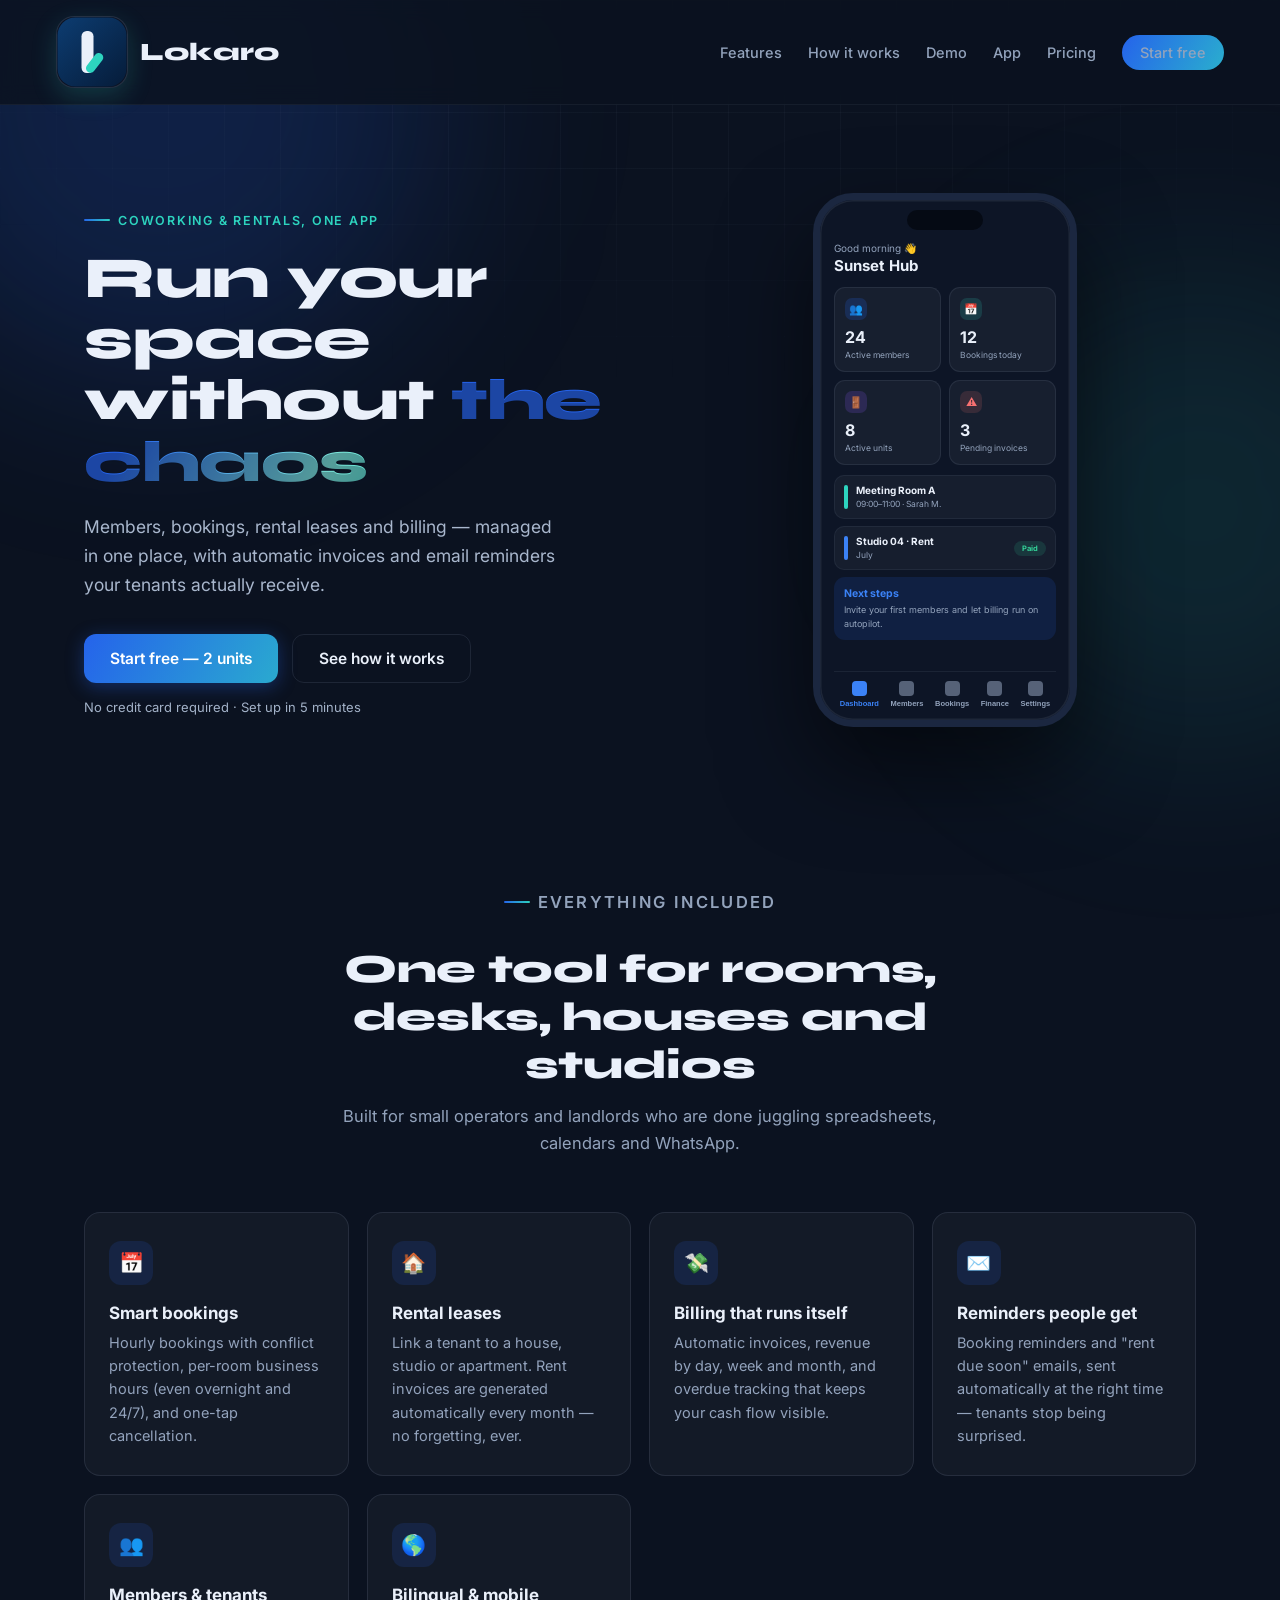
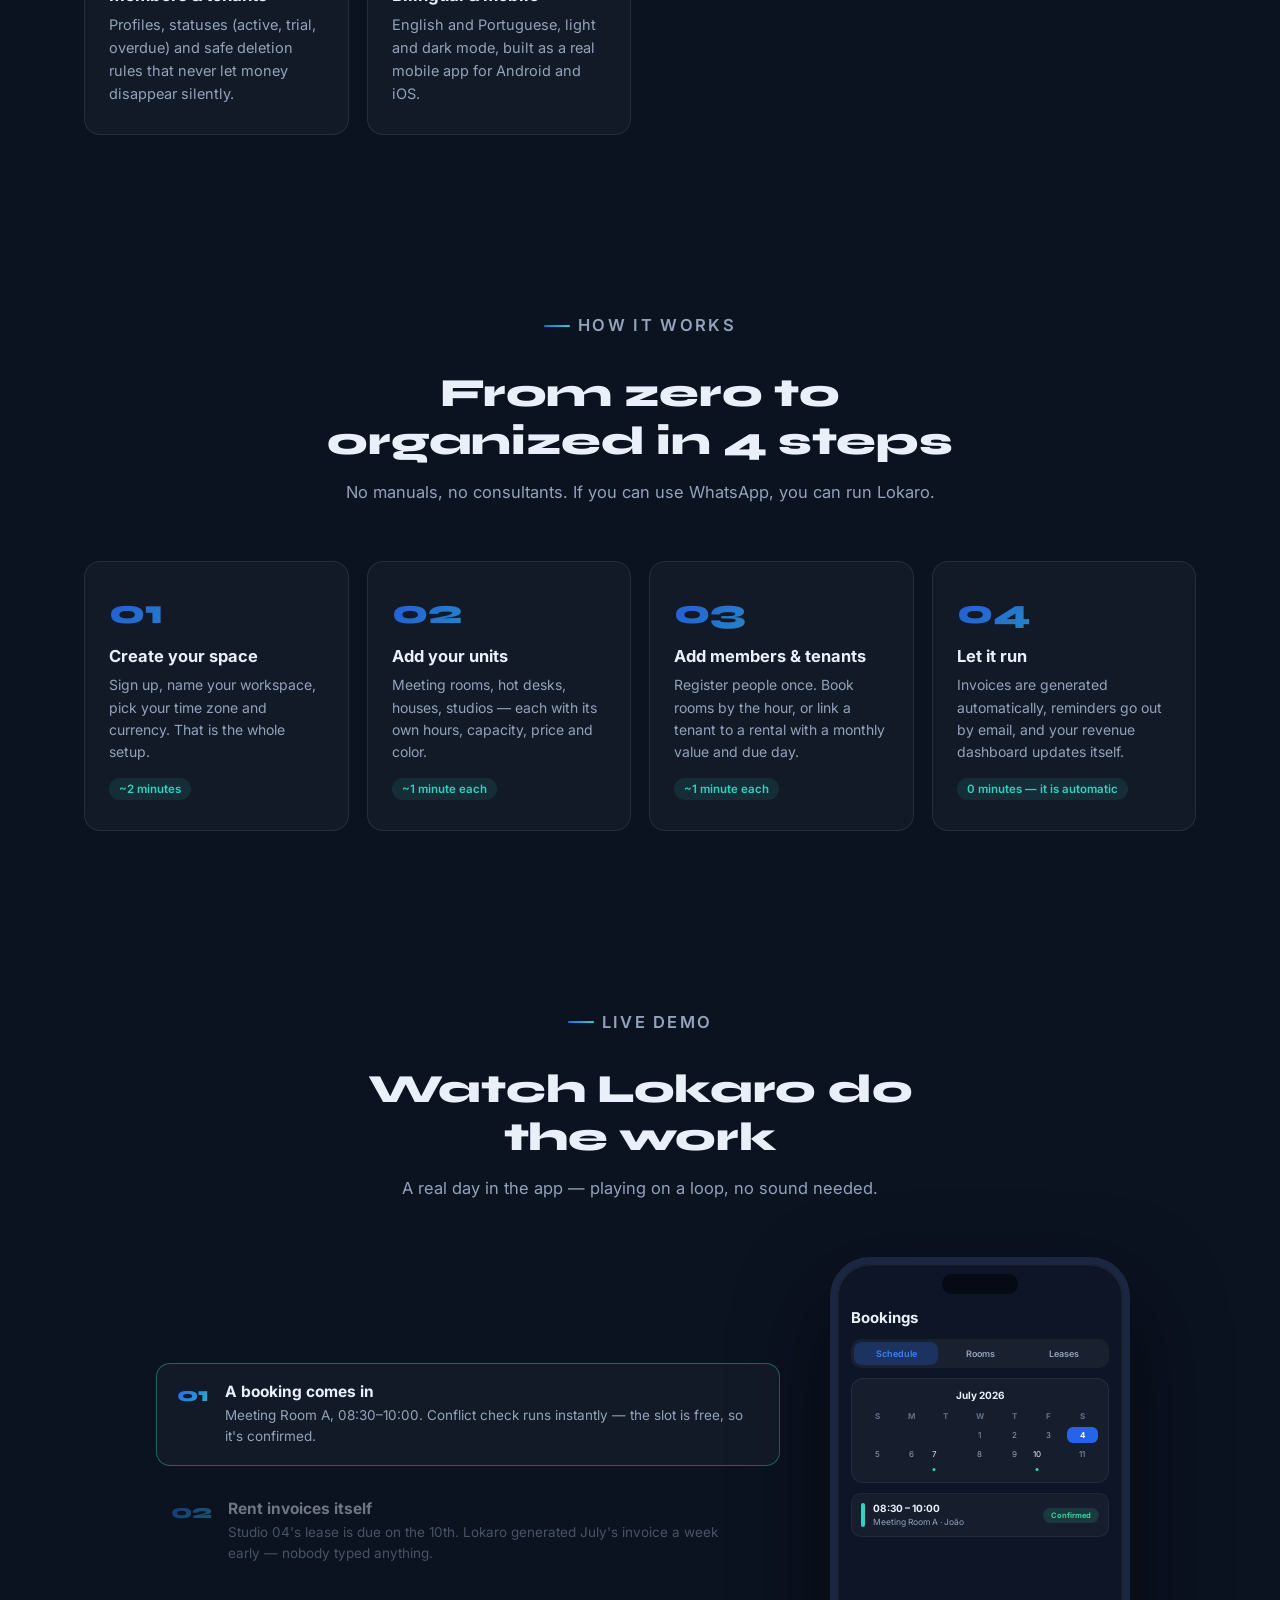
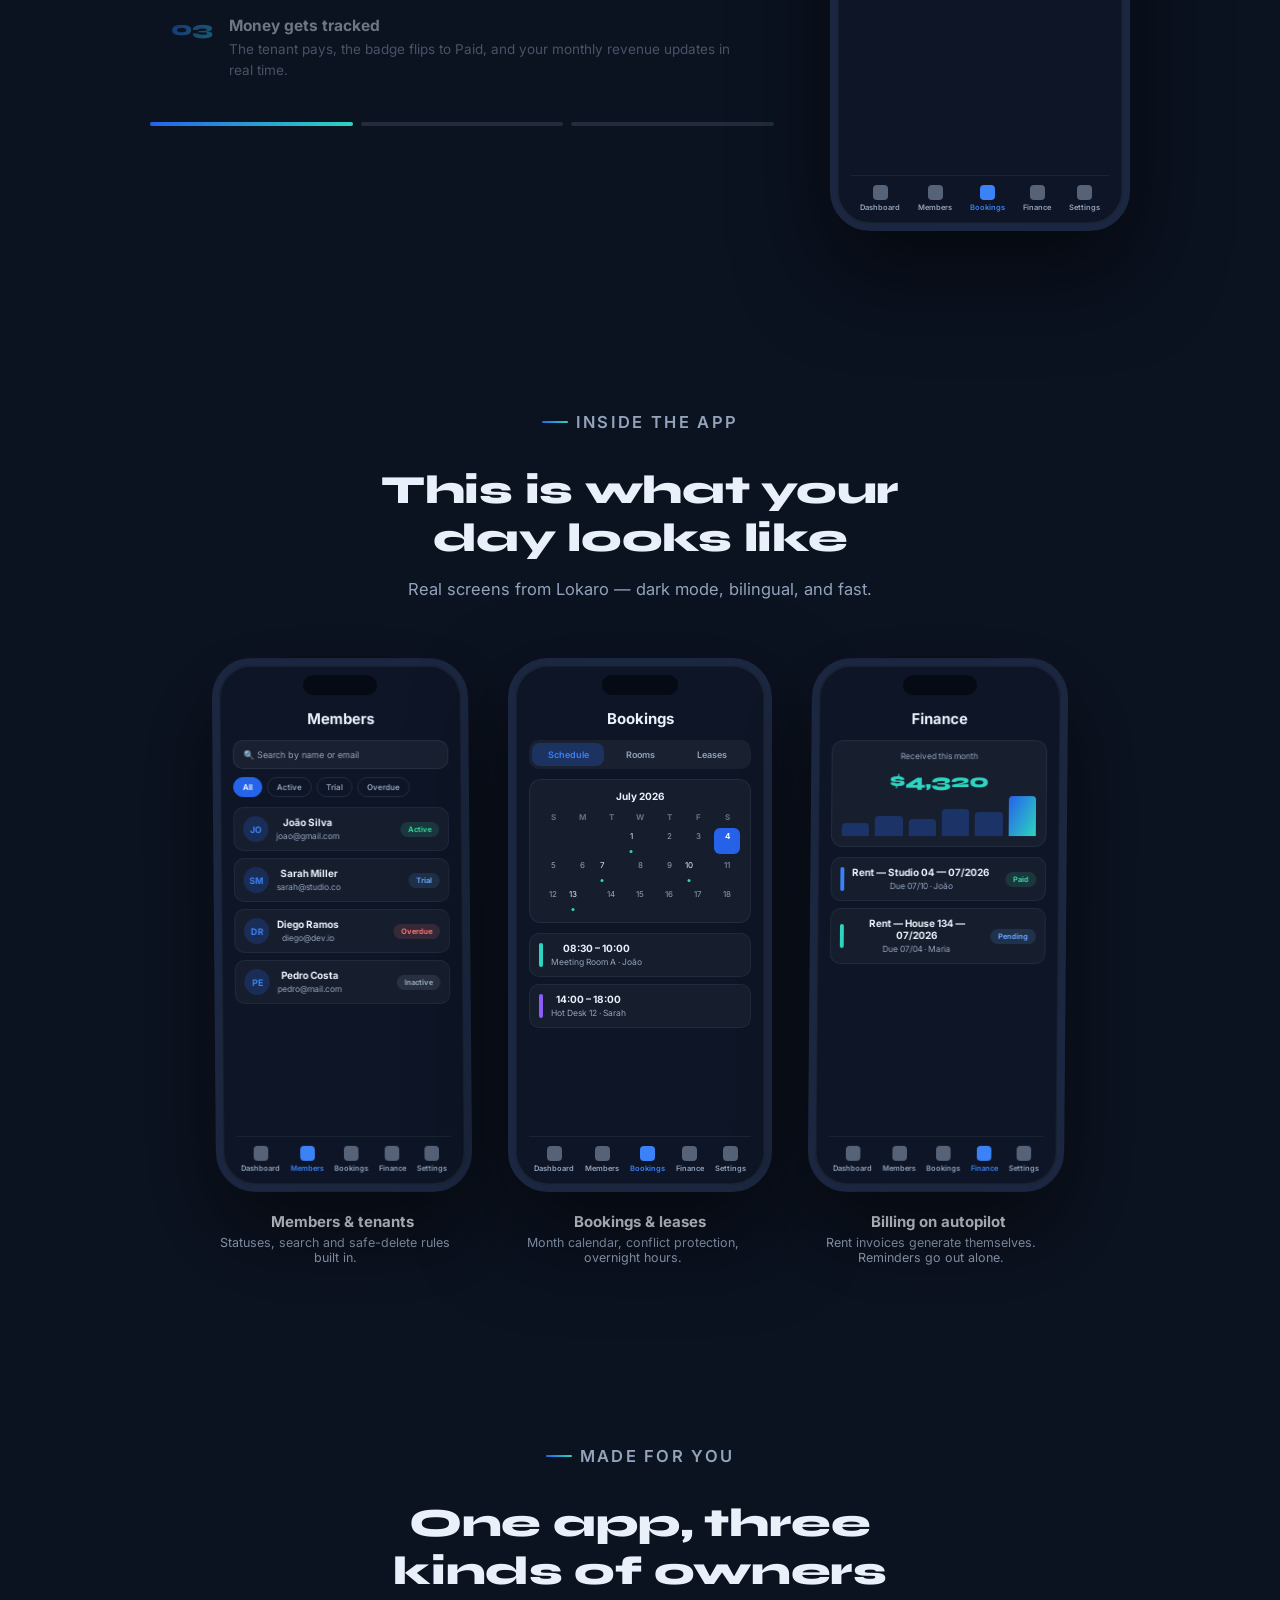
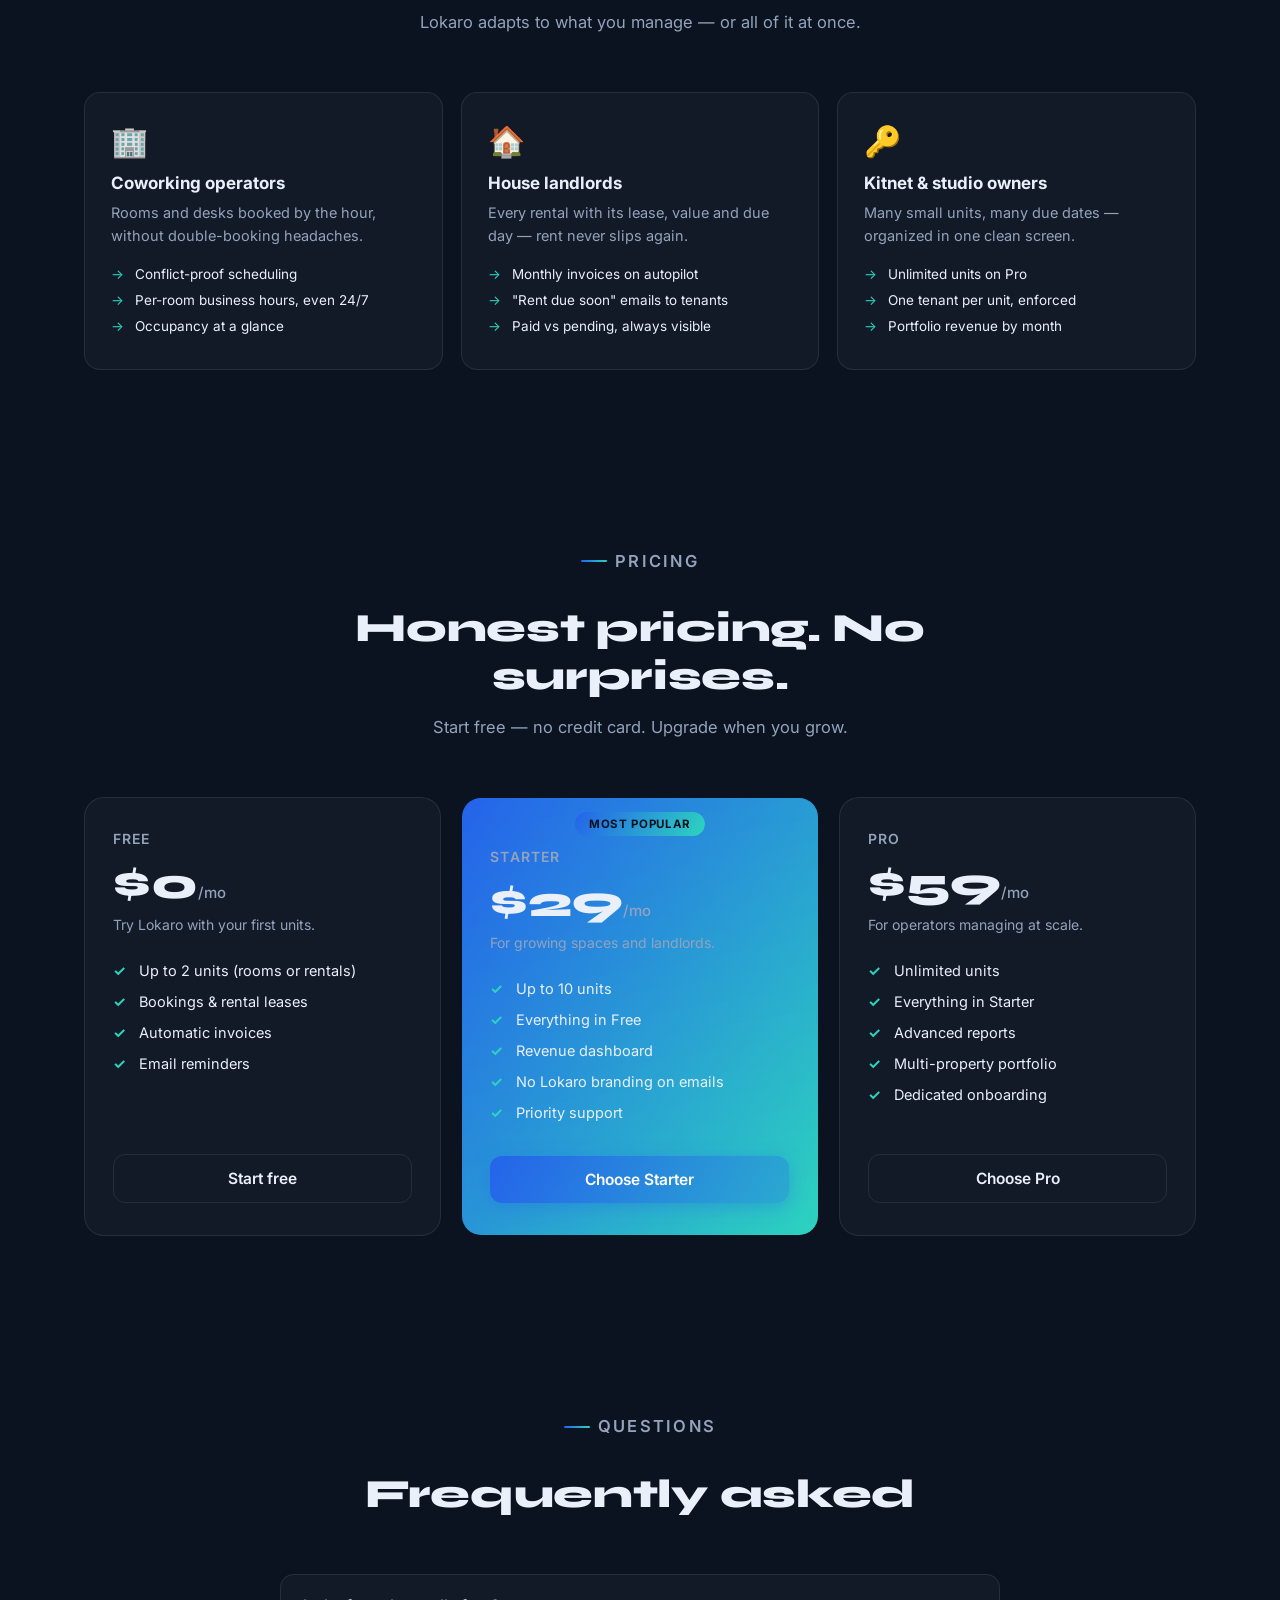
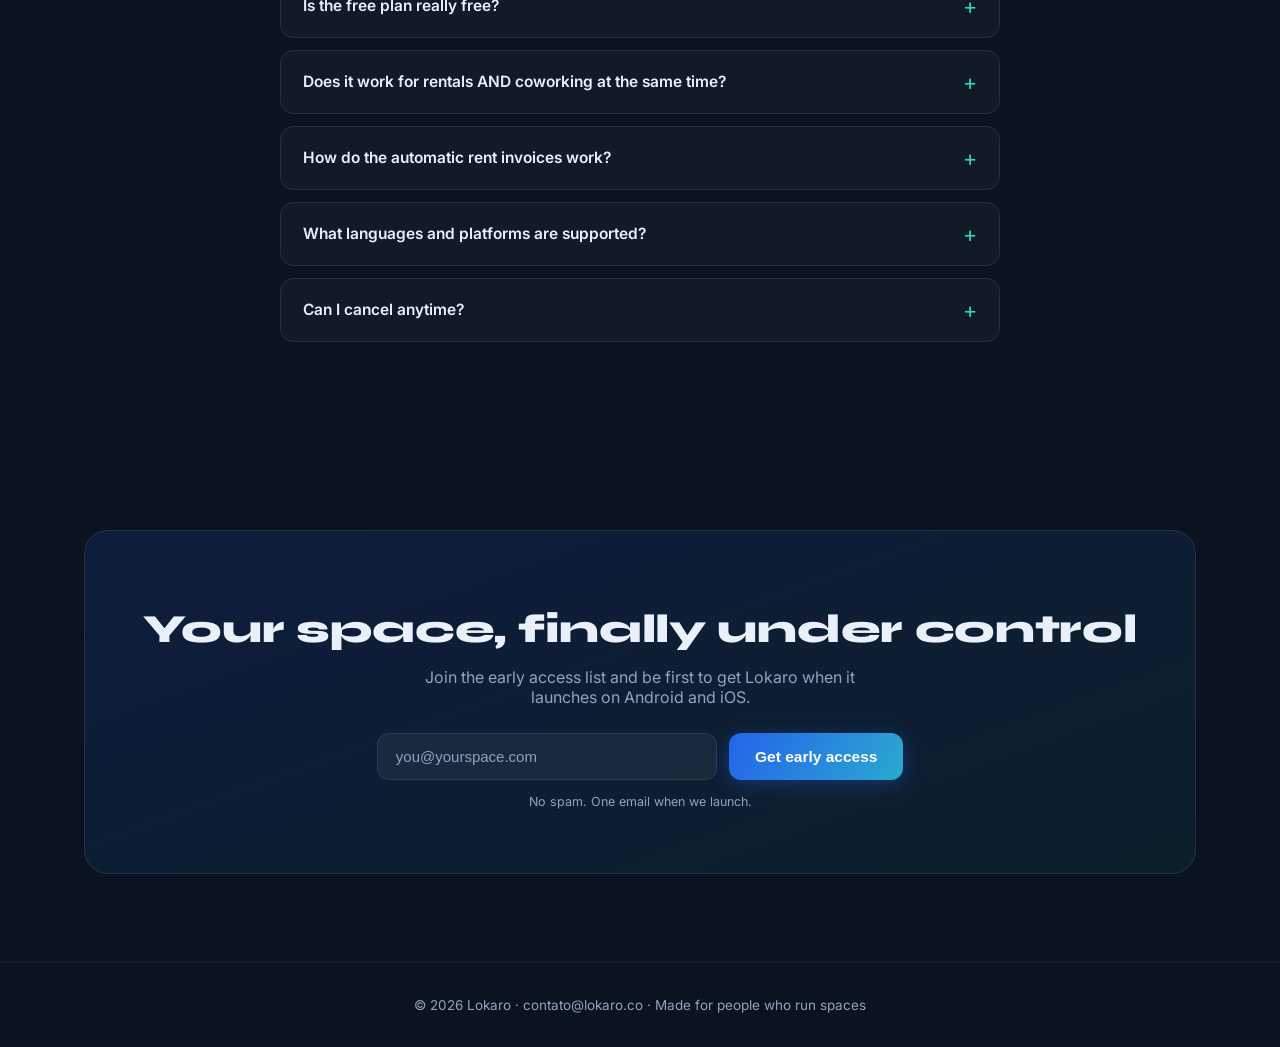
==== commit d54e5c52: "feat: adicionar fluxo de suporte e melhorias visuais/financeiro" ====
--- a/html/index.html
+++ b/html/index.html
@@ -92,6 +92,33 @@
             </div>
             <div class="prow"><div class="pbar" style="background:#3B82F6"></div><div><b>Rent — Studio 04 — 07/2026</b><small>Due 07/10 · João</small></div><span class="pbadge g">Paid</span></div>
             <div class="prow"><div class="pbar" style="background:#2DD4BF"></div><div><b>Rent — House 134 — 07/2026</b><small>Due 07/04 · Maria</small></div><span class="pbadge b">Pending</span></div>
+
+            <div class="exp-widget" id="financeExpenseWidget">
+              <div class="exp-head">
+                <b>Expenses by room</b>
+                <button type="button" class="exp-toggle" id="financeExpenseToggle">New expense</button>
+              </div>
+
+              <form id="financeExpenseForm" class="exp-form is-hidden">
+                <select id="financeExpenseRoom" required>
+                  <option value="">Room</option>
+                  <option>Meeting Room A</option>
+                  <option>Meeting Room B</option>
+                  <option>Podcast Room</option>
+                </select>
+                <input id="financeExpenseAmount" type="number" min="0.01" step="0.01" required placeholder="Amount ($)">
+                <input id="financeExpenseDescription" class="full" type="text" maxlength="70" required placeholder="Expense description">
+                <button type="submit">Add</button>
+              </form>
+
+              <p class="exp-msg" id="financeExpenseMessage"></p>
+
+              <div class="exp-totals" id="financeExpenseTotals">
+                <p class="exp-empty">No expenses yet.</p>
+              </div>
+
+              <div class="exp-list" id="financeExpenseList"></div>
+            </div>
           </div>
 
           <div class="pview" data-view="settings">
--- a/css/style.css
+++ b/css/style.css
@@ -175,6 +175,18 @@
 .feat:hover h3{color:var(--teal)}
 .feat p{font-size:14.5px;line-height:1.6;color:var(--mut)}
 
+/* App download */
+.stores{display:grid;grid-template-columns:repeat(auto-fit,minmax(280px,1fr));gap:18px}
+.store-card{
+  background:var(--card);border:1px solid var(--card-border);border-radius:var(--radius);
+  padding:30px 24px;transition:transform .35s var(--ease),border-color .35s var(--ease),background .35s var(--ease);
+}
+.store-card:hover{transform:translateY(-6px);border-color:rgba(45,212,191,.4);background:rgba(255,255,255,.055)}
+.store-tag{font-size:12px;font-weight:700;letter-spacing:.08em;text-transform:uppercase;color:var(--teal);margin-bottom:10px}
+.store-card h3{font-size:26px;font-family:'Syne',sans-serif;letter-spacing:-.2px;margin-bottom:8px}
+.store-card p{font-size:14.5px;line-height:1.6;color:var(--mut);margin-bottom:18px}
+.store-off{pointer-events:none;opacity:.78;filter:saturate(.75)}
+
 /* Pricing */
 .pricing{display:grid;grid-template-columns:repeat(auto-fit,minmax(260px,1fr));gap:20px;align-items:stretch}
 .plan{
@@ -187,15 +199,16 @@
   background:linear-gradient(170deg,rgba(37,99,235,.16),rgba(45,212,191,.08));
   border:1.5px solid transparent;
   background-clip:padding-box;
+  padding-top:50px;
 }
 .plan.featured::before{
   content:"";position:absolute;inset:-1.5px;border-radius:21px;z-index:-1;background:var(--grad);
 }
 .plan.featured:hover{box-shadow:0 26px 60px rgba(37,99,235,.35)}
 .pop{
-  position:absolute;top:-13px;left:50%;transform:translateX(-50%);
+  position:absolute;top:14px;left:50%;transform:translateX(-50%);
   font-size:11.5px;font-weight:700;letter-spacing:.06em;color:#06131f;
-  background:var(--grad);padding:5px 14px;border-radius:999px;
+  background:var(--grad);padding:5px 14px;border-radius:999px;white-space:nowrap;
 }
 .plan .pname{font-size:14px;font-weight:600;letter-spacing:.08em;text-transform:uppercase;color:var(--mut);margin-bottom:10px}
 .plan .price{font-family:'Syne',sans-serif;font-size:44px;font-weight:800;margin-bottom:6px}
@@ -360,6 +373,67 @@
 .pbars i{flex:1;border-radius:4px 4px 0 0;background:rgba(37,99,235,.3);font-style:normal}
 .pbars i.hi{background:var(--grad)}
 
+/* Finance expenses widget */
+.exp-widget{
+  margin-top:8px;
+  border:1px solid rgba(147,163,188,.16);
+  border-radius:10px;
+  padding:8px;
+  background:rgba(255,255,255,.03);
+}
+.exp-head{display:flex;align-items:center;justify-content:space-between;gap:8px;margin-bottom:6px}
+.exp-head b{font-size:8.5px;letter-spacing:.04em;text-transform:uppercase;color:var(--ink)}
+.exp-toggle{
+  border:1px solid rgba(147,163,188,.25);
+  background:rgba(255,255,255,.06);
+  color:var(--ink);
+  border-radius:999px;
+  padding:3px 8px;
+  font-size:7.5px;
+  font-weight:700;
+  cursor:pointer;
+}
+.exp-form{display:grid;grid-template-columns:1fr 1fr;gap:6px;margin-bottom:6px}
+.exp-form.is-hidden{display:none}
+.exp-form input,.exp-form select{
+  width:100%;
+  border:1px solid rgba(147,163,188,.22);
+  background:rgba(255,255,255,.04);
+  color:var(--ink);
+  border-radius:6px;
+  padding:5px 6px;
+  font-size:8px;
+  outline:none;
+}
+.exp-form input::placeholder{color:var(--mut)}
+.exp-form .full{grid-column:1 / -1}
+.exp-form button{
+  justify-self:start;
+  border:1px solid rgba(45,212,191,.36);
+  background:rgba(45,212,191,.12);
+  color:#C6FFF2;
+  border-radius:999px;
+  padding:4px 10px;
+  font-size:8px;
+  font-weight:700;
+  cursor:pointer;
+}
+.exp-msg{font-size:7.5px;color:var(--mut);min-height:11px;margin-bottom:5px}
+.exp-totals,.exp-list{display:grid;gap:4px}
+.exp-row,.exp-item{
+  display:flex;
+  align-items:center;
+  justify-content:space-between;
+  gap:8px;
+  border:1px solid rgba(147,163,188,.14);
+  border-radius:6px;
+  padding:4px 6px;
+  font-size:7.7px;
+}
+.exp-row span,.exp-item small{color:var(--mut)}
+.exp-row b,.exp-item b{color:var(--ink)}
+.exp-empty{font-size:7.5px;color:var(--mut)}
+
 /* ---------- Showcase (Inside the app) ---------- */
 .showcase{
   display:flex;justify-content:center;align-items:flex-start;gap:34px;
@@ -499,10 +573,123 @@
   *,*::before,*::after{animation:none!important;transition:none!important}
   .reveal{opacity:1;transform:none}
 }
+/* ---------- Language switch ---------- */
+.lang-switch{display:flex;gap:6px;align-items:center;flex-shrink:0}
+.lang-btn{
+  background:transparent;border:1.5px solid var(--card-border);
+  color:var(--mut);font-size:12.5px;font-weight:600;
+  padding:6px 11px;border-radius:999px;cursor:pointer;
+  transition:all .25s var(--ease);
+  display:flex;align-items:center;gap:5px;font-family:'Inter',sans-serif;
+}
+.lang-btn:hover{border-color:var(--teal);color:var(--ink)}
+.lang-btn.active{background:rgba(45,212,191,.15);border-color:var(--teal);color:var(--teal)}
+
+/* ---------- Browser mockup ---------- */
+.browser{
+  border-radius:12px;background:#0D1526;
+  border:2px solid #1B2740;
+  box-shadow:0 24px 60px rgba(0,0,0,.5),inset 0 0 0 1px rgba(147,163,188,.1);
+  overflow:hidden;
+}
+.browser-bar{
+  height:34px;background:#111D30;border-bottom:1px solid rgba(147,163,188,.1);
+  display:flex;align-items:center;padding:0 12px;gap:8px;
+}
+.browser-dots{display:flex;gap:5px}
+.browser-dots span{width:9px;height:9px;border-radius:50%}
+.browser-dots span:nth-child(1){background:rgba(248,113,113,.75)}
+.browser-dots span:nth-child(2){background:rgba(251,191,36,.75)}
+.browser-dots span:nth-child(3){background:rgba(52,211,153,.75)}
+.browser-url{
+  flex:1;background:rgba(255,255,255,.06);
+  border:1px solid rgba(147,163,188,.1);border-radius:5px;
+  height:20px;display:flex;align-items:center;
+  padding:0 7px;font-size:9.5px;color:var(--mut);gap:4px;
+}
+.bscreen{padding:10px}
+.blayout{display:flex}
+.bsidebar{
+  width:100px;flex-shrink:0;padding:6px;
+  border-right:1px solid rgba(147,163,188,.08);
+}
+.bsb-logo{
+  font-family:'Syne',sans-serif;font-weight:800;font-size:10.5px;
+  color:var(--ink);padding:4px 6px 10px;
+}
+.bsb-item{
+  font-size:9px;font-weight:500;color:var(--mut);
+  padding:6px 7px;border-radius:6px;margin-bottom:1px;
+  display:flex;align-items:center;gap:4px;
+}
+.bsb-item.active{background:rgba(37,99,235,.18);color:var(--blue-soft)}
+.bmain{flex:1;padding:0 0 0 10px;overflow:hidden}
+.bgreeting{font-size:9px;font-weight:500;color:var(--mut);margin-bottom:8px}
+.bkpis{display:grid;grid-template-columns:repeat(4,1fr);gap:5px;margin-bottom:8px}
+.bkpi{
+  background:rgba(255,255,255,.04);border:1px solid rgba(147,163,188,.1);
+  border-radius:7px;padding:7px 5px;text-align:center;
+}
+.bkpi b{font-size:12px;font-weight:700;display:block;color:var(--ink);margin-bottom:1px}
+.bkpi span{font-size:7px;color:var(--mut);display:block}
+.brow{
+  display:flex;align-items:center;gap:6px;
+  background:rgba(255,255,255,.03);border:1px solid rgba(147,163,188,.08);
+  border-radius:7px;padding:6px 8px;margin-bottom:4px;
+}
+.brow .bbar{width:3px;height:18px;border-radius:3px;flex-shrink:0}
+.brow b{font-size:9px;display:block;color:var(--ink)}
+.brow small{color:var(--mut);font-size:7.5px}
+.brow .pbadge{margin-left:auto}
+
+/* Hero device duo */
+.device-hero{position:relative;display:flex;align-items:flex-end;gap:12px}
+.device-hero .browser{
+  flex:1;min-width:0;
+  transition:transform .18s ease-out,box-shadow .4s var(--ease);
+  will-change:transform;
+}
+.phone-mini{
+  flex-shrink:0;
+  width:120px;border-radius:22px;
+  border:5px solid #1B2740;
+  box-shadow:0 18px 48px rgba(0,0,0,.7),inset 0 0 0 1px rgba(147,163,188,.12);
+  background:#0D1526;overflow:hidden;position:relative;
+}
+.phone-mini::before{
+  content:"";position:absolute;top:6px;left:50%;transform:translateX(-50%);
+  width:42px;height:11px;border-radius:7px;background:#050A14;z-index:5;
+}
+.phone-mini .pscreen{padding:22px 7px 10px;min-height:unset}
+
+/* Web showcase block */
+.web-showcase{display:flex;flex-direction:column;align-items:center;margin-bottom:44px}
+.show-browser{
+  width:100%;max-width:820px;
+  transition:transform .55s var(--ease),box-shadow .55s var(--ease);
+}
+.show-browser:hover{
+  transform:translateY(-8px);
+  box-shadow:0 50px 100px rgba(37,99,235,.3),inset 0 0 0 1.5px rgba(45,212,191,.35);
+}
+.mobile-label{
+  text-align:center;font-size:12px;font-weight:700;letter-spacing:.1em;
+  text-transform:uppercase;color:var(--mut);margin-bottom:28px;
+  display:flex;align-items:center;justify-content:center;gap:10px;
+}
+.mobile-label::before,.mobile-label::after{
+  content:"";flex:1;max-width:100px;height:1px;background:var(--card-border);
+}
+
 @media (max-width:900px){
   .hero{grid-template-columns:1fr;padding-top:56px;gap:44px}
   .nav-links a:not(.nav-cta){display:none}
   .logo{width:62px;height:62px;border-radius:16px}
   .brand span{font-size:22px}
-}
-
+  .lang-btn{font-size:11px;padding:5px 8px}
+  .phone-mini{width:100px}
+  .phone-mini .pscreen{font-size:7px}
+  .bsidebar{display:none}
+  .bkpis{grid-template-columns:repeat(2,1fr)}
+}
+
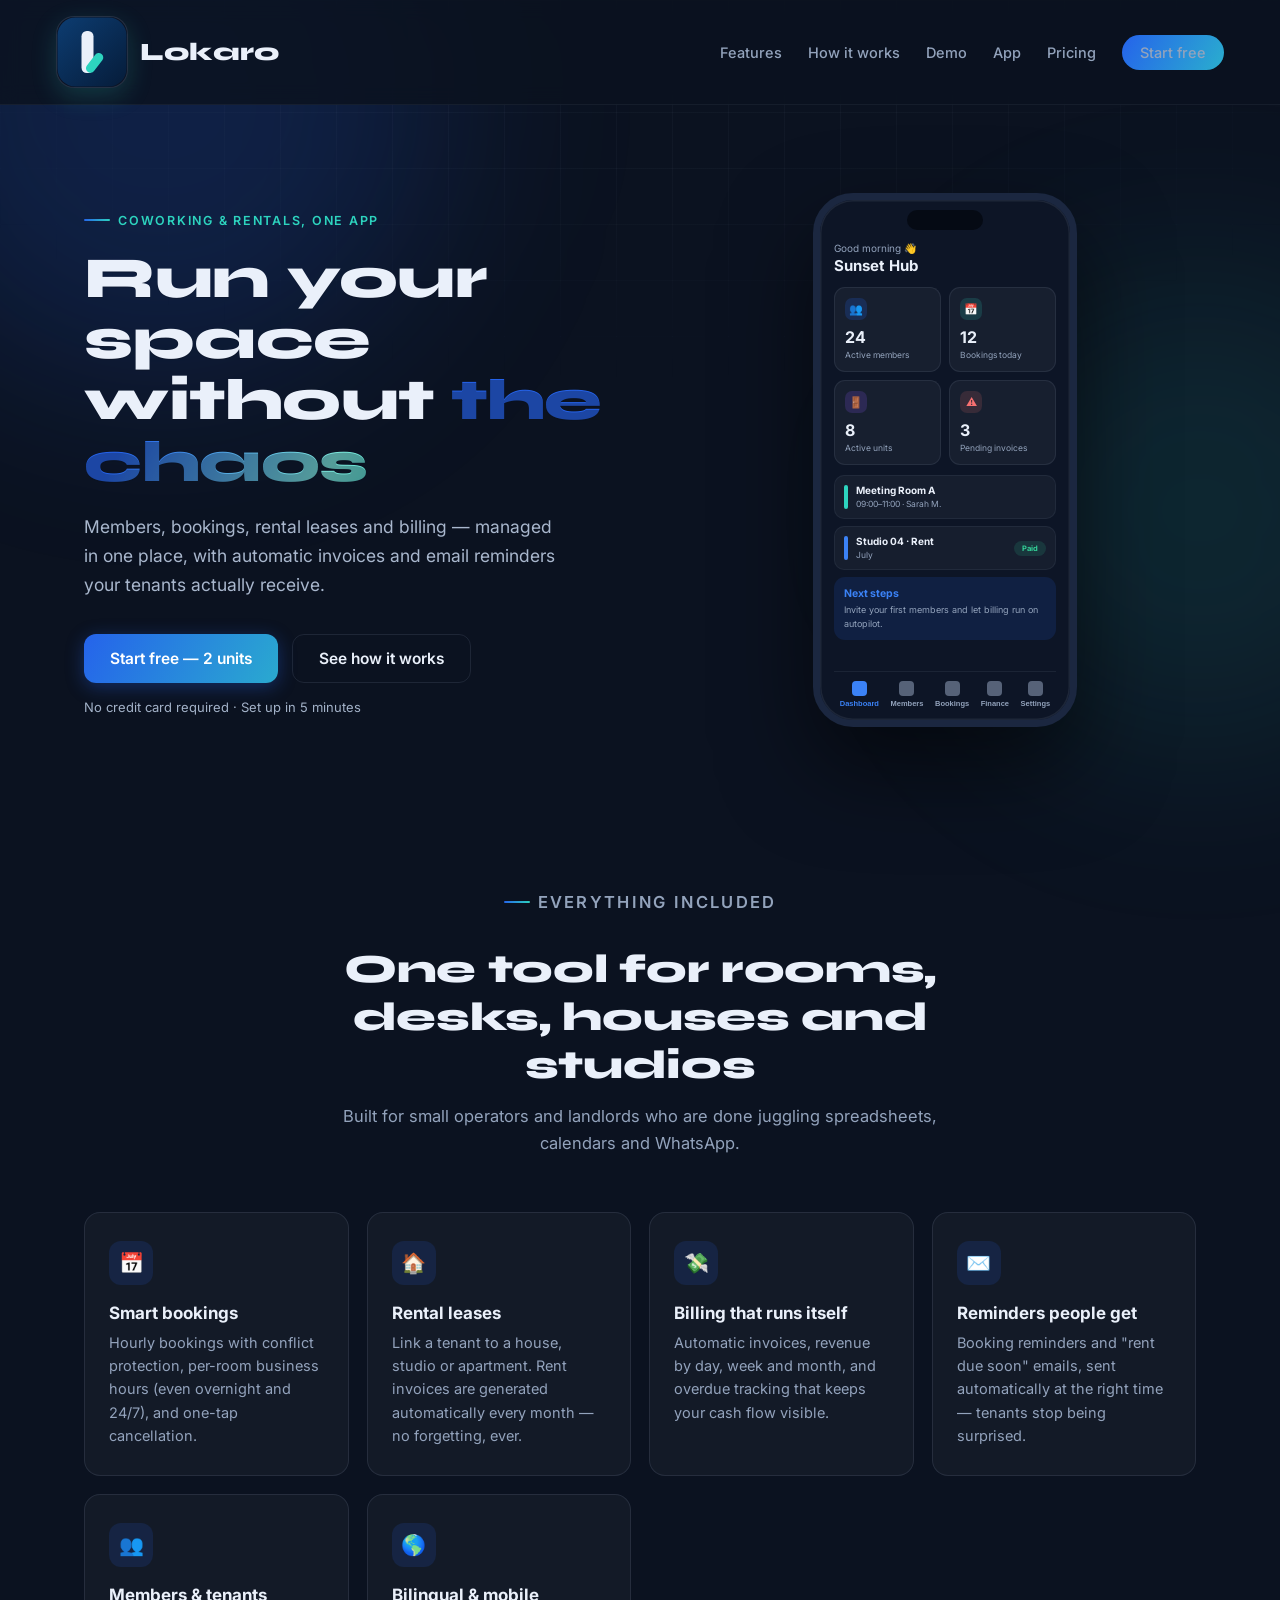
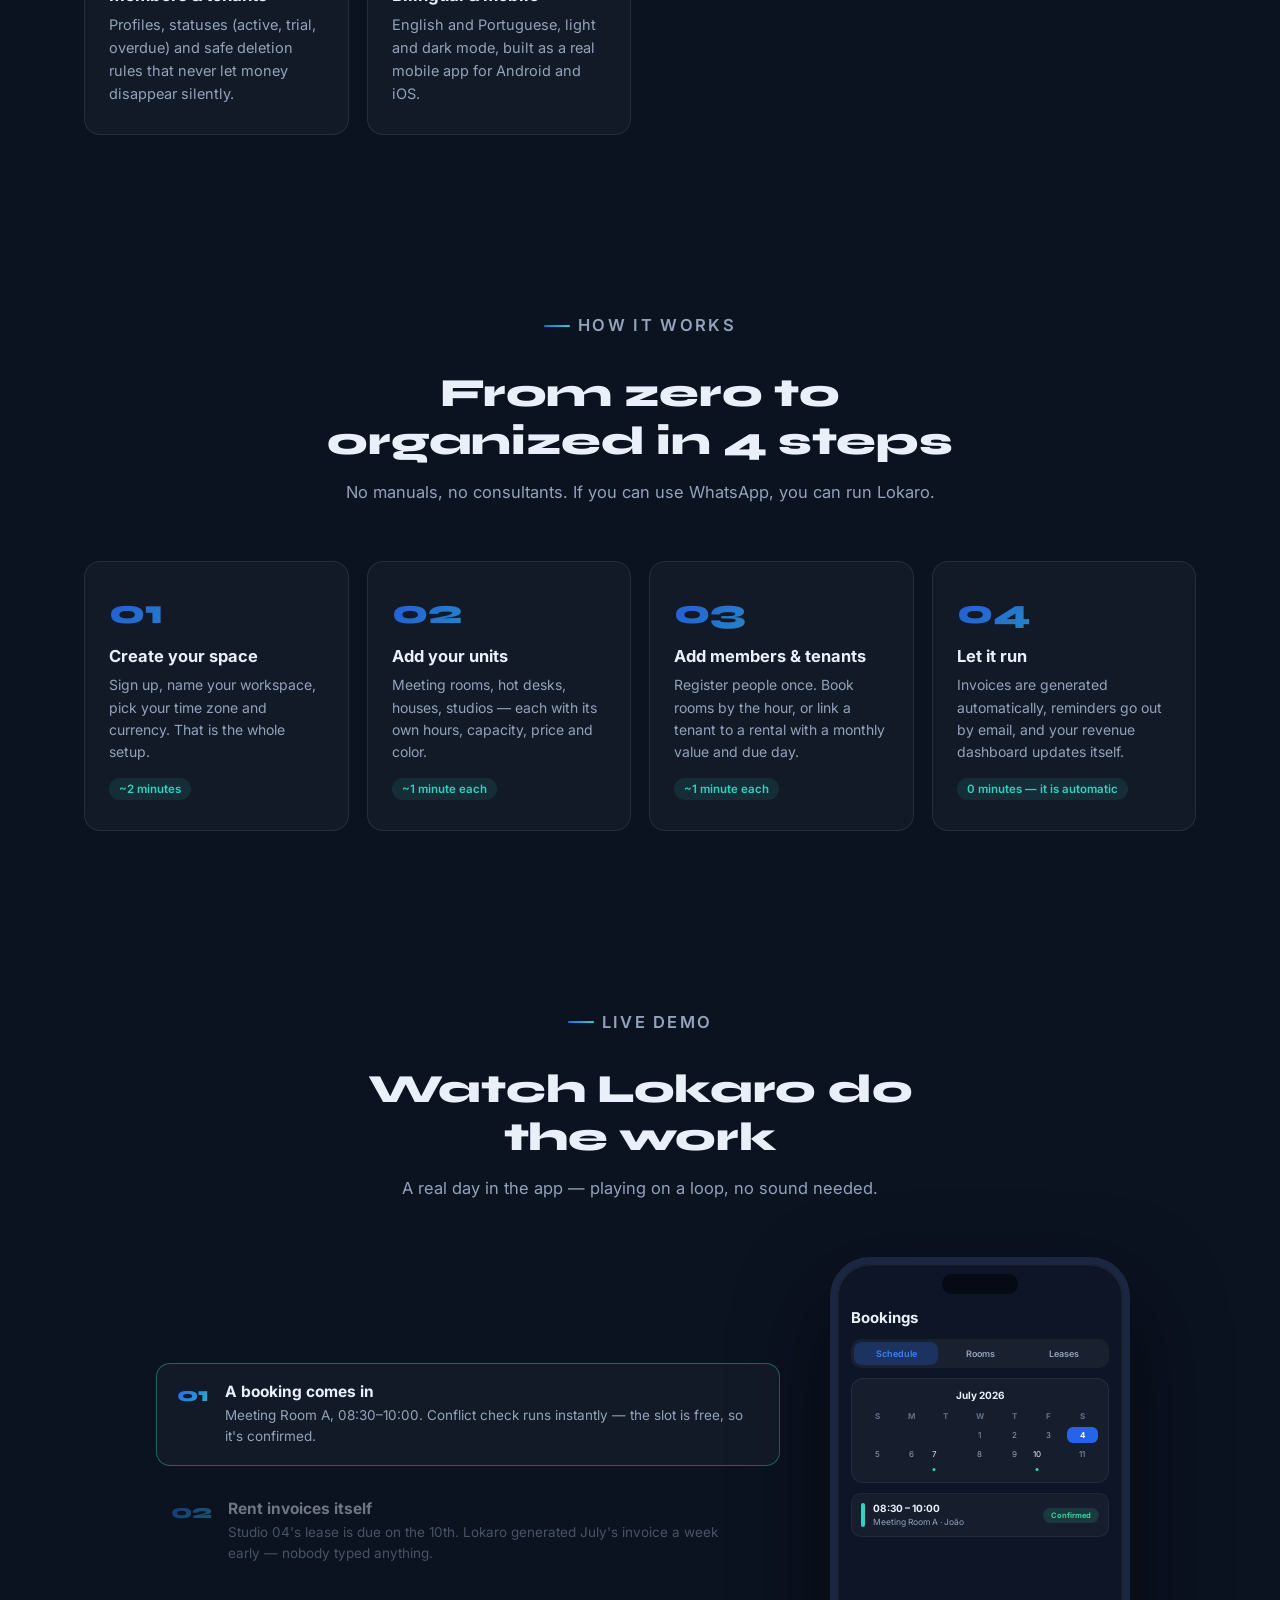
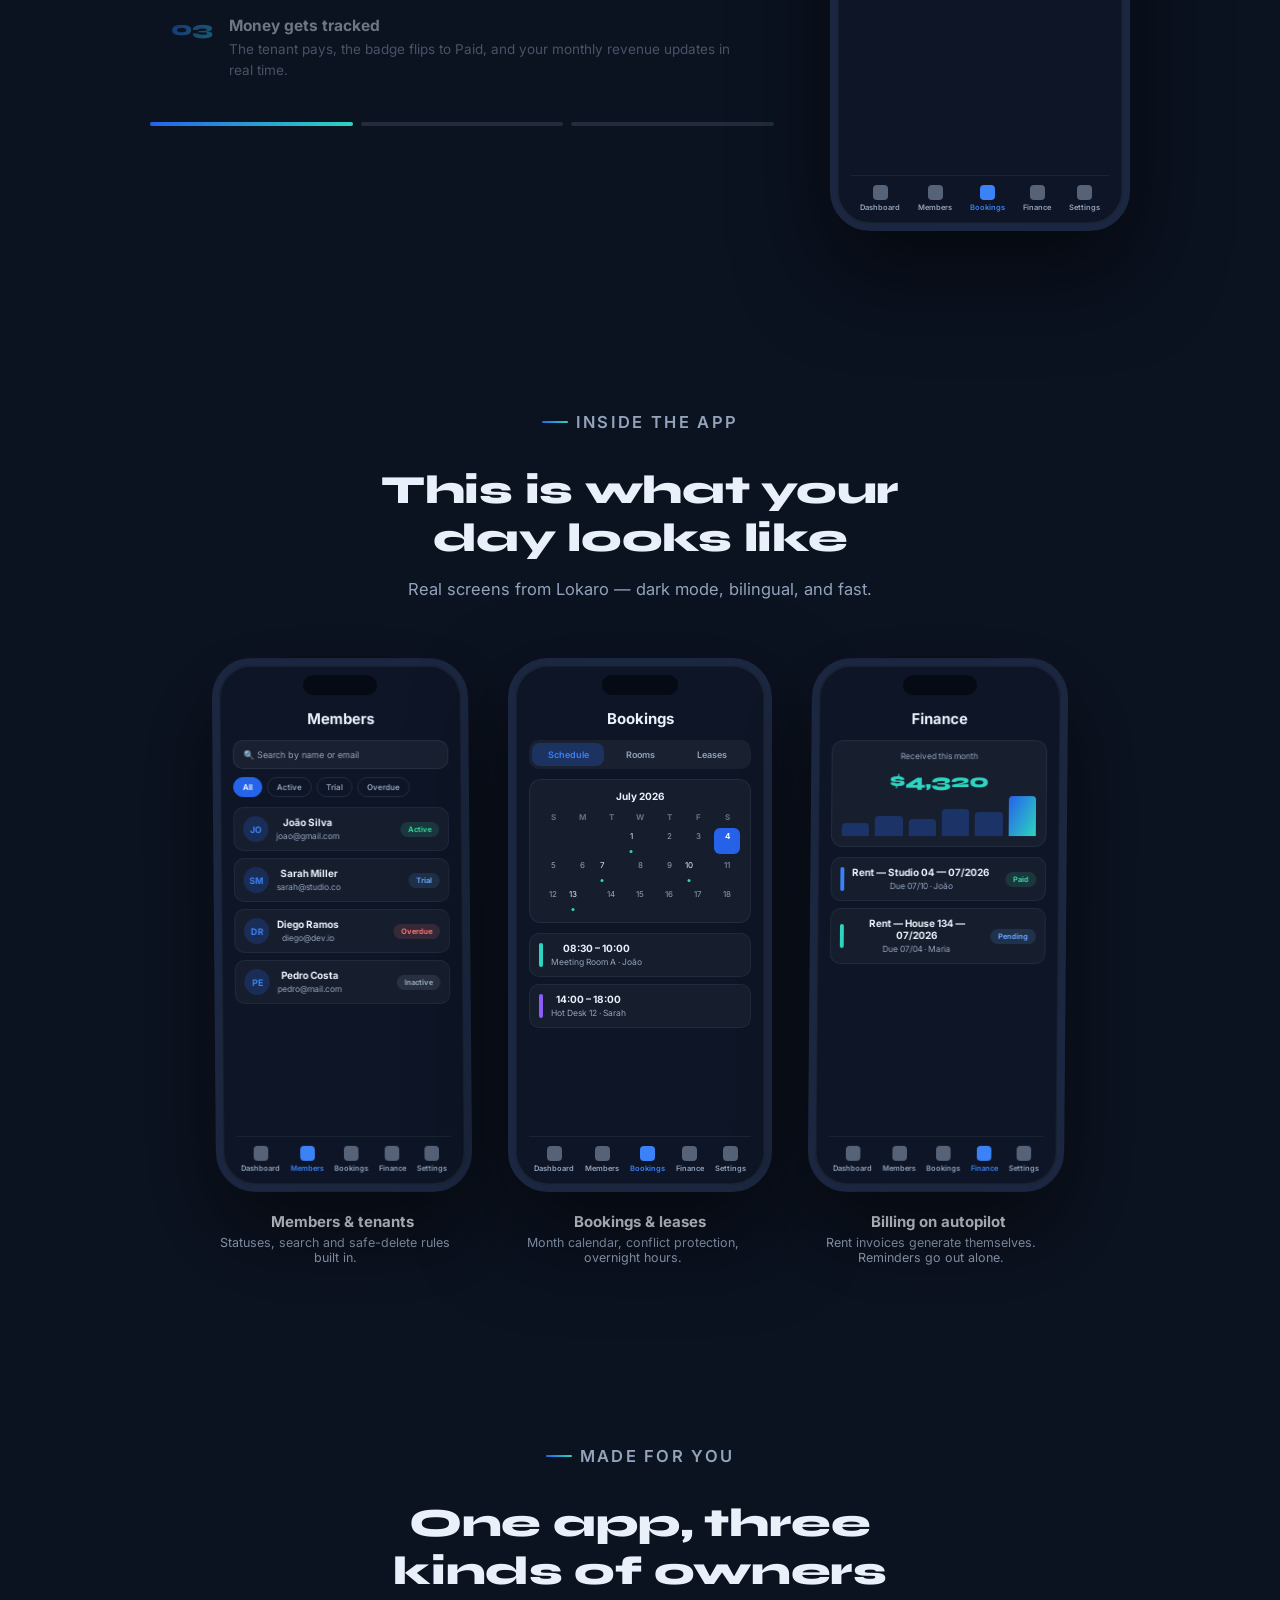
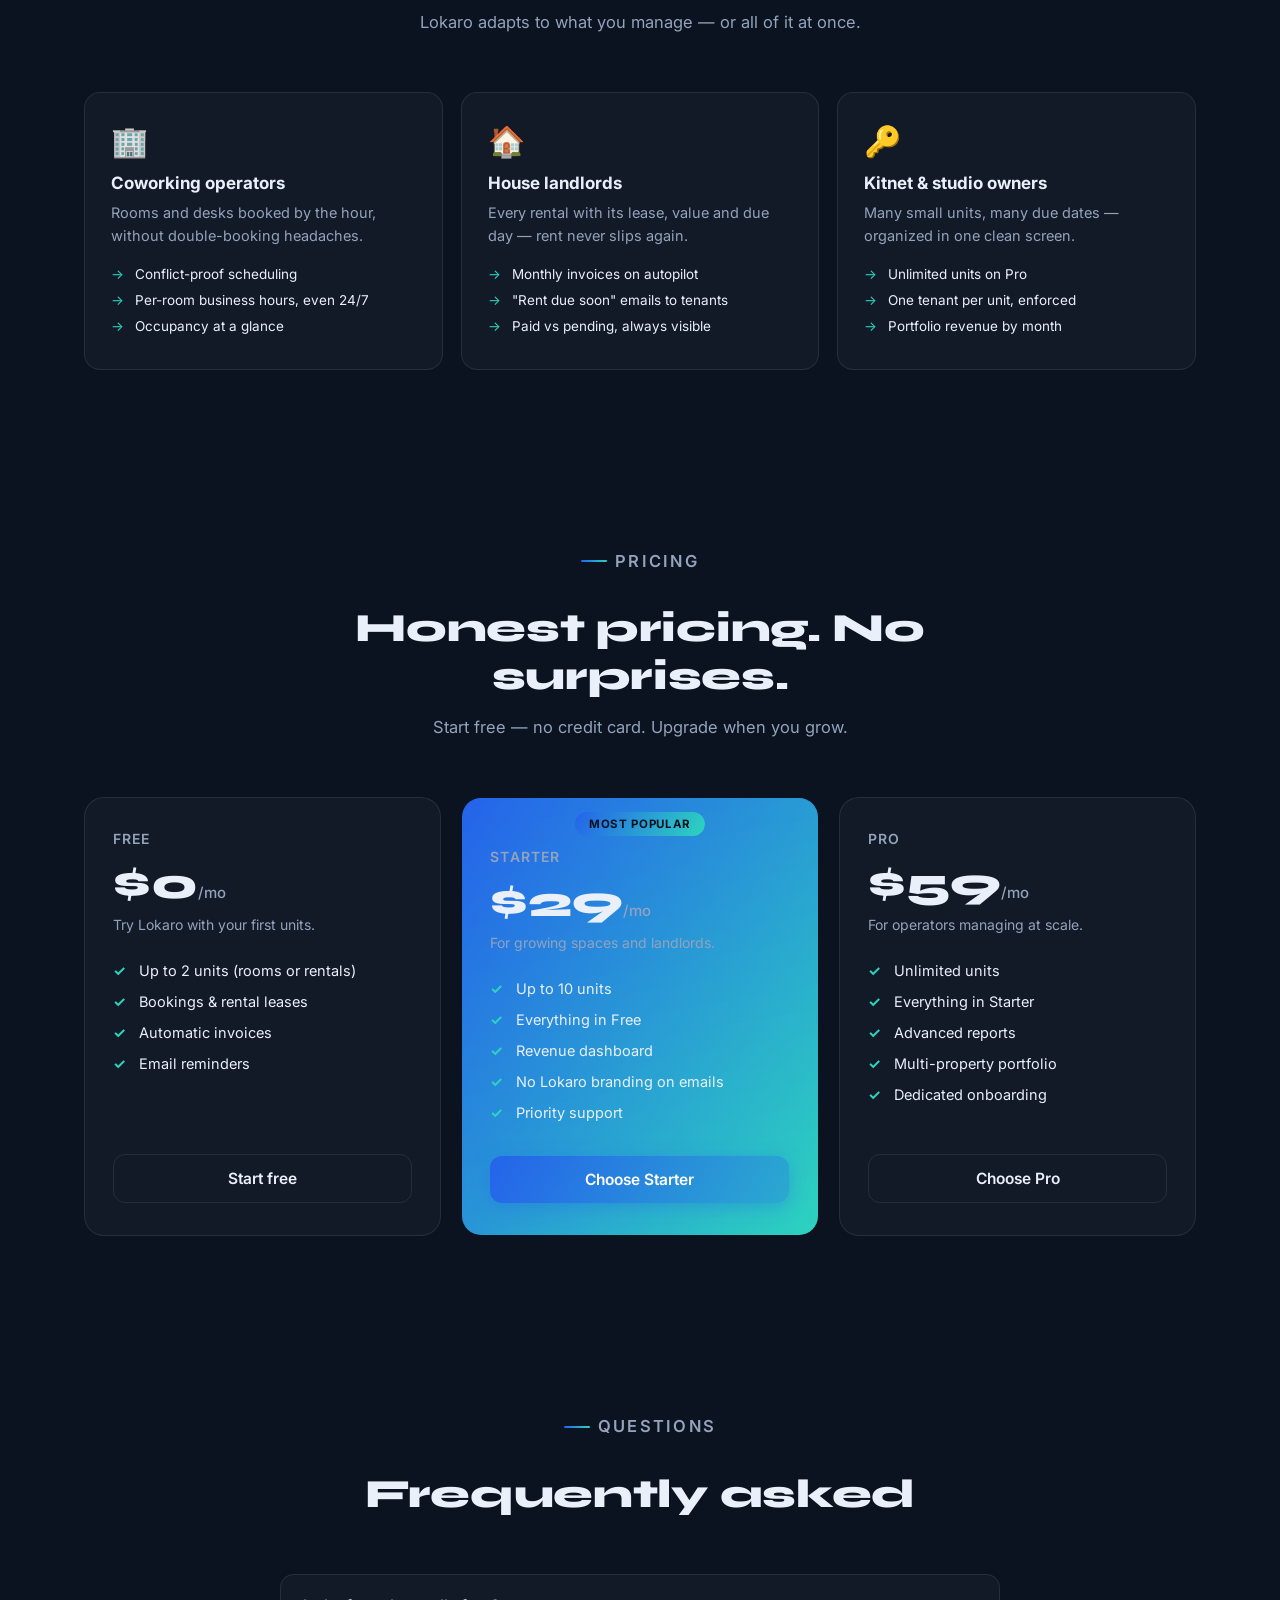
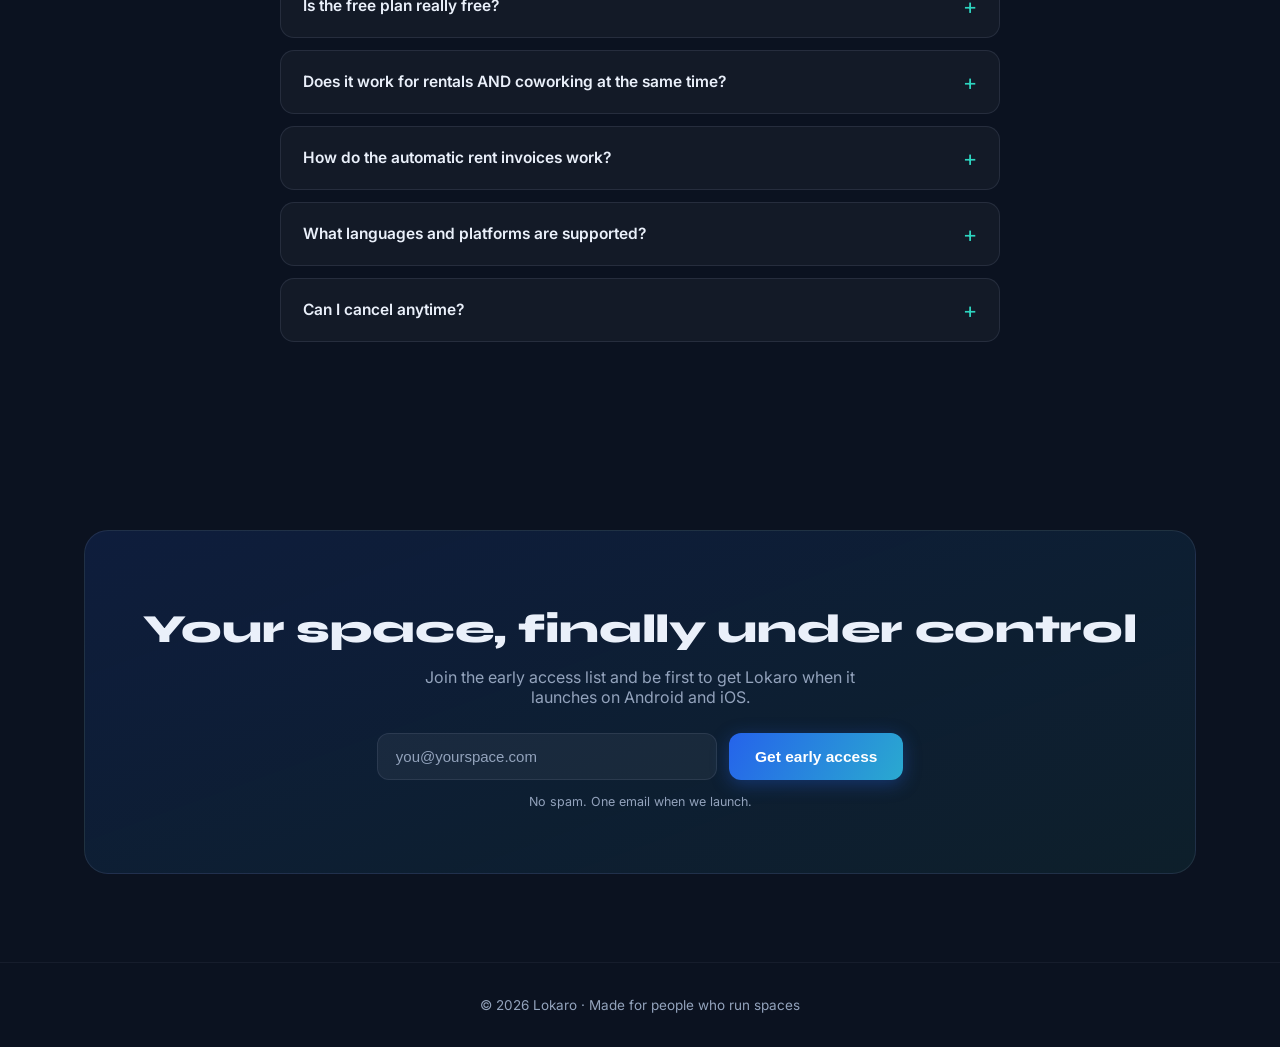
==== commit 44111732: "fix(plans): remover fluxos por email da landing e suporte" ====
--- a/html/index.html
+++ b/html/index.html
@@ -496,7 +496,7 @@
 </section>
 
 <footer>
-  <p>© 2026 Lokaro · <a href="mailto:contato@lokaro.co">contato@lokaro.co</a> · Made for people who run spaces</p>
+  <p>© 2026 Lokaro · Made for people who run spaces</p>
 </footer>
 
 <script src="../js/main.js"></script>
